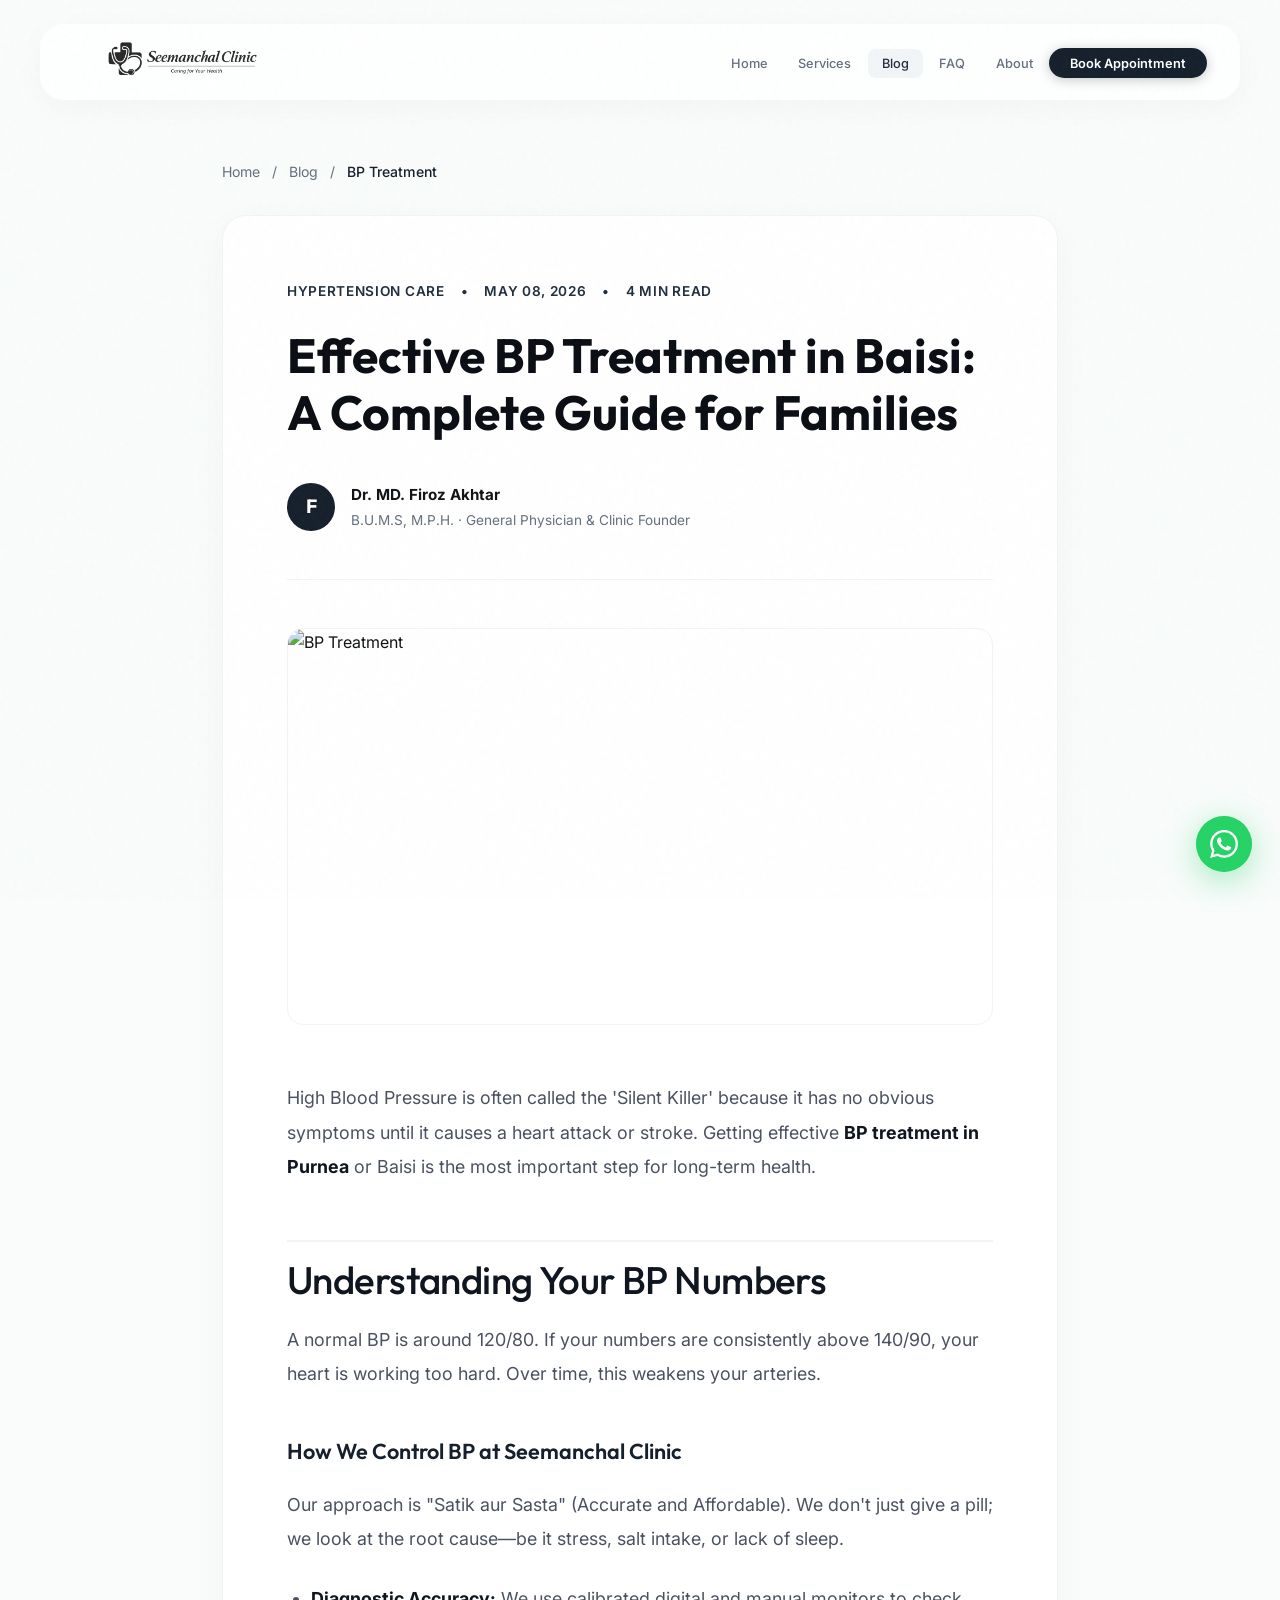
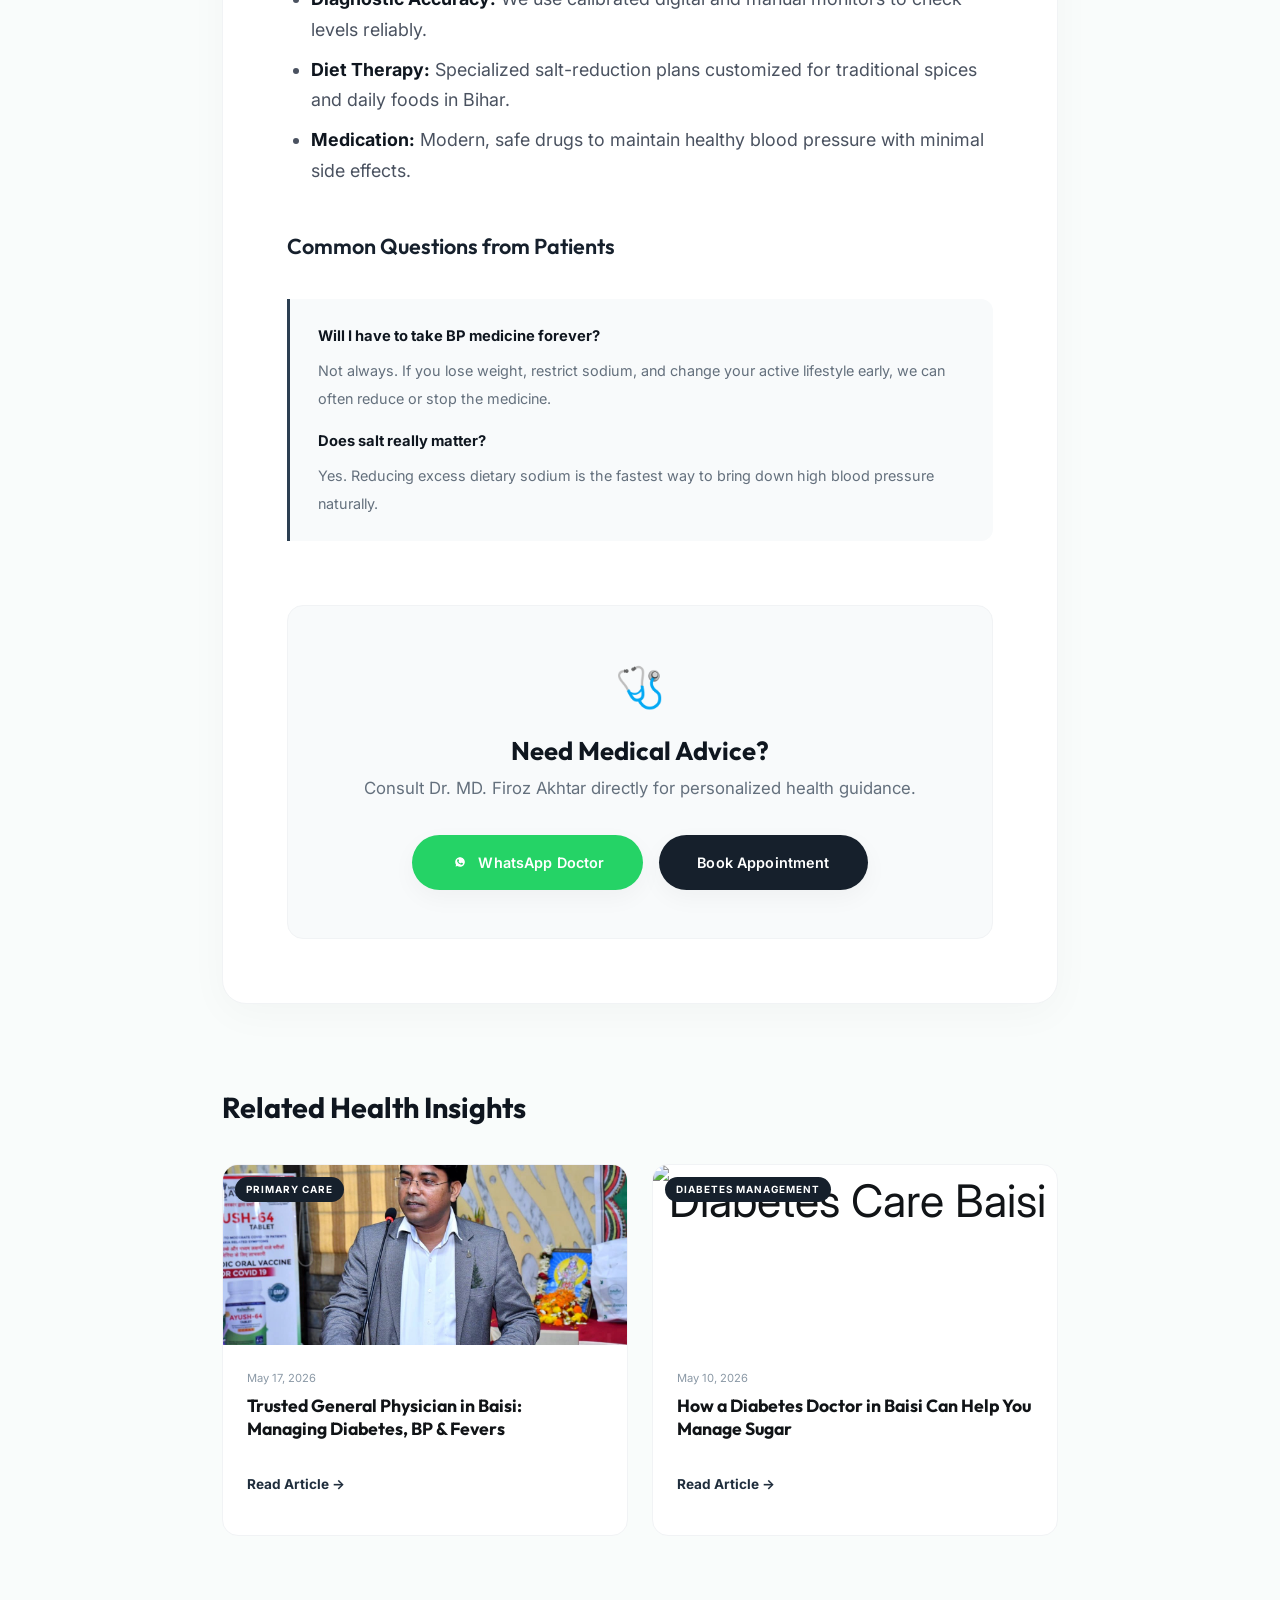
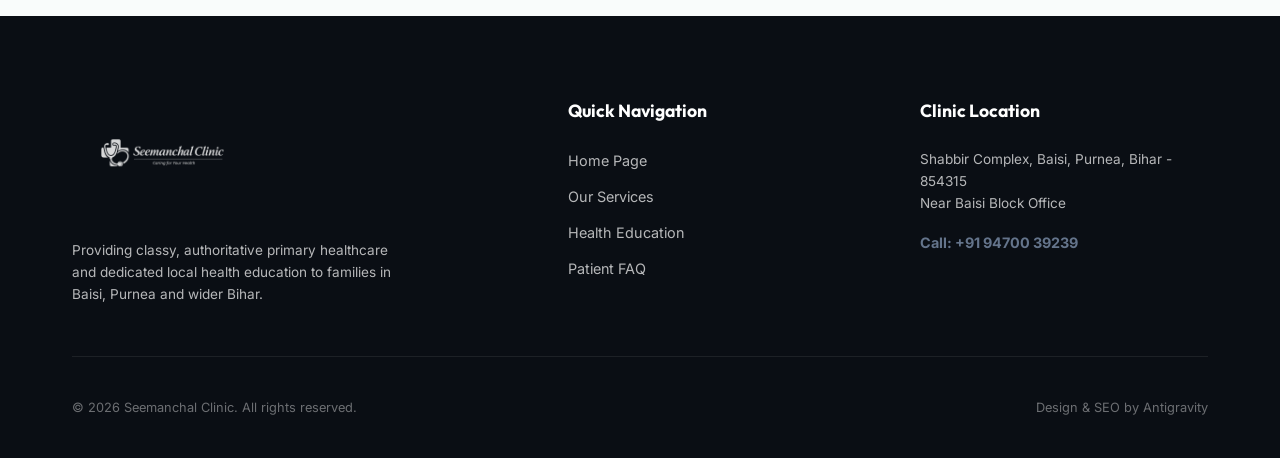
==== blog/bp-purnea.html @ a68b846b "feat(seo): implement dedicated static blog pages with clean extensionless urls, local seo microdata," ====
<!DOCTYPE html>
<html lang="en">
<head>
<meta charset="UTF-8">
<meta name="viewport" content="width=device-width, initial-scale=1.0">
<title>Effective BP Treatment in Baisi: A Complete Guide for Families | Dr. Md Firoz Akhtar</title>
<meta name="description" content="High blood pressure is a silent killer. Learn about accurate BP treatment in Purnia, salt-reduction protocols, and healthy heart lifestyle counseling.">
<meta name="author" content="Dr. MD. Firoz Akhtar">
<meta name="geo.region" content="IN-BR">
<meta name="geo.placename" content="Baisi, Purnea, Bihar">
<meta name="geo.position" content="25.8704985;87.7503892">
<meta name="ICBM" content="25.8704985, 87.7503892">

<!-- SOCIAL GRAPH (OG) -->
<meta property="og:locale" content="en_IN">
<meta property="og:type" content="article">
<meta property="og:title" content="Effective BP Treatment in Baisi: A Complete Guide for Families | Dr. Md Firoz Akhtar">
<meta property="og:description" content="High blood pressure is a silent killer. Learn about accurate BP treatment in Purnia, salt-reduction protocols, and healthy heart lifestyle counseling.">
<meta property="og:url" content="https://seemanchalclinic.in/blog/bp-purnea">
<meta property="og:site_name" content="Seemanchal Clinic">
<meta property="og:image" content="https://images.unsplash.com/photo-1505576399279-565b52d4ac71?auto=format&fit=crop&w=800&q=80">

<!-- FAVICON -->
<link rel="icon" type="image/svg+xml" href="../assets/images/stethoscope.svg">
<link rel="apple-touch-icon" href="../assets/images/stethoscope.svg">
<link rel="shortcut icon" href="../assets/images/stethoscope.svg">

<link href="https://fonts.googleapis.com/css2?family=Inter:wght@400;500;600;700&family=Outfit:wght@300;400;500;600;700&display=swap" rel="stylesheet">
<link rel="stylesheet" href="../assets/css/style.css">

<!-- Structured SEO Schema -->
<script type="application/ld+json">
{
  "@context": "https://schema.org",
  "@type": "BlogPosting",
  "mainEntityOfPage": {
    "@type": "WebPage",
    "@id": "https://seemanchalclinic.in/blog/bp-purnea"
  },
  "headline": "Effective BP Treatment in Baisi: A Complete Guide for Families | Dr. Md Firoz Akhtar",
  "description": "High blood pressure is a silent killer. Learn about accurate BP treatment in Purnia, salt-reduction protocols, and healthy heart lifestyle counseling.",
  "image": "https://images.unsplash.com/photo-1505576399279-565b52d4ac71?auto=format&fit=crop&w=800&q=80",  
  "author": {
    "@type": "Person",
    "name": "Dr. MD. Firoz Akhtar",
    "jobTitle": "General Physician",
    "worksFor": {
      "@type": "MedicalClinic",
      "name": "Seemanchal Clinic",
      "address": {
        "@type": "PostalAddress",
        "streetAddress": "Shabbir Complex, Baisi",
        "addressLocality": "Purnea",
        "addressRegion": "Bihar",
        "postalCode": "854315",
        "addressCountry": "IN"
      }
    }
  },  
  "publisher": {
    "@type": "MedicalClinic",
    "name": "Seemanchal Clinic",
    "logo": {
      "@type": "ImageObject",
      "url": "https://seemanchalclinic.in/assets/images/logo.png"
    }
  },
  "datePublished": "2026-05-08",
  "dateModified": "2026-05-17"
}
</script>
</head>
<body>

<!-- WA FAB -->
<a href="https://wa.me/919006781087?text=Hello%20Dr.%20Firoz%2C%20I%20would%20like%20to%20book%20an%20appointment." target="_blank" class="wa-fab" aria-label="Book appointment on WhatsApp">
  <div class="wa-fab-icon">
    <svg viewBox="0 0 24 24"><path d="M17.472 14.382c-.297-.149-1.758-.867-2.03-.967-.273-.099-.471-.148-.67.15-.197.297-.767.966-.94 1.164-.173.199-.347.223-.644.075-.297-.15-1.255-.463-2.39-1.475-.883-.788-1.48-1.761-1.653-2.059-.173-.297-.018-.458.13-.606.134-.133.298-.347.446-.52.149-.174.198-.298.298-.497.099-.198.05-.371-.025-.52-.075-.149-.669-1.612-.916-2.207-.242-.579-.487-.5-.669-.51-.173-.008-.371-.01-.57-.01-.198 0-.52.074-.792.372-.272.297-1.04 1.016-1.04 2.479 0 1.462 1.065 2.875 1.213 3.074.149.198 2.096 3.2 5.077 4.487.709.306 1.262.489 1.694.625.712.227 1.36.195 1.871.118.571-.085 1.758-.719 2.006-1.413.248-.694.248-1.289.173-1.413-.074-.124-.272-.198-.57-.347m-5.421 7.403h-.004a9.87 9.87 0 01-5.031-1.378l-.361-.214-3.741.982.998-3.648-.235-.374a9.86 9.86 0 01-1.51-5.26c.001-5.45 4.436-9.884 9.888-9.884 2.64 0 5.122 1.03 6.988 2.898a9.825 9.825 0 012.893 6.994c-.003 5.45-4.437 9.884-9.885 9.884m8.413-18.297A11.815 11.815 0 0012.05 0C5.495 0 .16 5.335.157 11.892c0 2.096.547 4.142 1.588 5.945L.057 24l6.305-1.654a11.882 11.882 0 005.683 1.448h.005c6.554 0 11.89-5.335 11.893-11.893a11.821 11.821 0 00-3.48-8.413z"/></svg>
  </div>
  <span class="wa-fab-text">Chat with Dr. Firoz</span>
</a>

<!-- STICKY MOBILE CALL -->
<div class="mob-call-sticky">
  <a href="tel:+919470039239" class="btn btn-green btn-sm"><svg width="15" height="15" viewBox="0 0 24 24" fill="none" stroke="currentColor" stroke-width="2.5" stroke-linecap="round" stroke-linejoin="round"><path d="M22 16.92v3a2 2 0 0 1-2.18 2 19.79 19.79 0 0 1-8.63-3.07 19.5 19.5 0 0 1-6-6 19.79 19.79 0 0 1-3.07-8.67A2 2 0 0 1 4.11 2h3a2 2 0 0 1 2 1.72 12.84 12.84 0 0 0 .7 2.81 2 2 0 0 1-.45 2.11L8.09 9.91a16 16 0 0 0 6 6l1.27-1.27a2 2 0 0 1 2.11-.45 12.84 12.84 0 0 0 2.81.7A2 2 0 0 1 22 16.92z"/></svg>Call Now</a>
  <a href="https://wa.me/919006781087?text=Hello%20Dr.%20Firoz%2C%20I%20would%20like%20to%20book%20an%20appointment." target="_blank" class="btn btn-wa btn-sm"><svg width="15" height="15" viewBox="0 0 24 24" fill="currentColor"><path d="M17.472 14.382c-.297-.149-1.758-.867-2.03-.967-.273-.099-.471-.148-.67.15-.197.297-.767.966-.94 1.164-.173.199-.347.223-.644.075-.297-.15-1.255-.463-2.39-1.475-.883-.788-1.48-1.761-1.653-2.059-.173-.297-.018-.458.13-.606.134-.133.298-.347.446-.52.149-.174.198-.298.298-.497.099-.198.05-.371-.025-.52-.075-.149-.669-1.612-.916-2.207-.242-.579-.487-.5-.669-.51-.173-.008-.371-.01-.57-.01-.198 0-.52.074-.792.372-.272.297-1.04 1.016-1.04 2.479 0 1.462 1.065 2.875 1.213 3.074.149.198 2.096 3.2 5.077 4.487.709.306 1.262.489 1.694.625.712.227 1.36.195 1.871.118.571-.085 1.758-.719 2.006-1.413.248-.694.248-1.289.173-1.413-.074-.124-.272-.198-.57-.347m-5.421 7.403h-.004a9.87 9.87 0 01-5.031-1.378l-.361-.214-3.741.982.998-3.648-.235-.374a9.86 9.86 0 01-1.51-5.26c.001-5.45 4.436-9.884 9.888-9.884 2.64 0 5.122 1.03 6.988 2.898a9.825 9.825 0 012.893 6.994c-.003 5.45-4.437 9.884-9.885 9.884m8.413-18.297A11.815 11.815 0 0012.05 0C5.495 0 .16 5.335.157 11.892c0 2.096.547 4.142 1.588 5.945L.057 24l6.305-1.654a11.882 11.882 0 005.683 1.448h.005c6.554 0 11.89-5.335 11.893-11.893a11.821 11.821 0 00-3.48-8.413z"/></svg>WhatsApp</a>
</div>

<!-- NAV -->
<nav class="nav scrolled" id="nav">
<div class="nav-inner">
  <a href="../" class="nav-logo">
    <div class="nav-logo-img">
      <img src="../assets/images/logo.png" alt="Seemanchal Clinic Logo" style="height: 145px; width: auto;" loading="lazy">
    </div>
  </a>
  <ul class="nav-links">
    <li><a href="../#page-home">Home</a></li>
    <li><a href="../#page-services">Services</a></li>
    <li><a href="../#page-blogs" class="active">Blog</a></li>
    <li><a href="../#page-faq">FAQ</a></li>
    <li><a href="../#page-contact">About</a></li>
    <li><a href="../#page-appointment" class="nav-cta">Book Appointment</a></li>
  </ul>
  <div class="ham" onclick="toggleMob()"><span></span><span></span><span></span></div>
</div>
</nav>

<!-- PREMIUM MOBILE SIDEBAR -->
<div class="mob-overlay" id="mobOverlay" onclick="toggleMob()"></div>
<div class="mob-nav" id="mobNav">
  <div class="mob-nav-header">
    <a href="../" class="mob-nav-logo" onclick="toggleMob()">
      <img src="../assets/images/logo.png" alt="Seemanchal Clinic" style="height:110px;width:auto;margin:-20px 0;filter:brightness(0) opacity(0.85);" loading="lazy">
    </a>
    <button class="mob-close" onclick="toggleMob()" aria-label="Close menu">
      <svg width="20" height="20" viewBox="0 0 24 24" fill="none" stroke="currentColor" stroke-width="2.5" stroke-linecap="round" stroke-linejoin="round"><line x1="18" y1="6" x2="6" y2="18"/><line x1="6" y1="6" x2="18" y2="18"/></svg>
    </button>
  </div>
  <nav class="mob-nav-links">
    <a href="../#page-home" onclick="toggleMob()" class="mob-link">
      <span class="m-num">01</span><span class="m-txt">Home</span>
    </a>
    <a href="../#page-services" onclick="toggleMob()" class="mob-link">
      <span class="m-num">02</span><span class="m-txt">Services</span>
    </a>
    <a href="../#page-blogs" onclick="toggleMob()" class="mob-link active">
      <span class="m-num">03</span><span class="m-txt">Health Blog</span>
    </a>
    <a href="../#page-faq" onclick="toggleMob()" class="mob-link">
      <span class="m-num">04</span><span class="m-txt">Patient FAQ</span>
    </a>
    <a href="../#page-contact" onclick="toggleMob()" class="mob-link">
      <span class="m-num">05</span><span class="m-txt">About Clinic</span>
    </a>
    <a href="../#page-appointment" onclick="toggleMob()" class="mob-link mob-cta" style="margin-top:1.5rem;">
      Book Appointment
    </a>
  </nav>
</div>

<!-- MAIN CONTAINER -->
<div style="background:#f9fcfb; min-height:100vh; padding: 160px 0 80px;">
  <div class="wrap" style="max-width: 900px;">
    
    <!-- Breadcrumbs -->
    <nav aria-label="breadcrumb" style="margin-bottom: 2rem; font-size: 0.88rem; color: var(--muted);">
      <a href="../" style="color: var(--muted); text-decoration: none; transition: color 0.2s;">Home</a>
      <span style="margin: 0 0.5rem;">/</span>
      <a href="../#page-blogs" style="color: var(--muted); text-decoration: none; transition: color 0.2s;">Blog</a>
      <span style="margin: 0 0.5rem;">/</span>
      <span style="color: var(--green-800); font-weight: 500;">BP Treatment</span>
    </nav>

    <!-- Clean Header Card -->
    <div style="background:#fff; border:1px solid var(--border-lt); border-radius:var(--r24); padding: clamp(1.5rem, 5vw, 4rem); box-shadow: 0 10px 40px rgba(7,22,13,0.03);">
      
      <div style="display:flex; flex-wrap:wrap; gap:0.5rem 1rem; color:var(--green-700); font-weight:600; font-size:0.85rem; text-transform:uppercase; letter-spacing:0.05em; margin-bottom:1.5rem;">
        <span>Hypertension Care</span>
        <span>•</span>
        <span>May 08, 2026</span>
        <span>•</span>
        <span>4 min read</span>
      </div>

      <h1 style="font-family:var(--ff-d); font-size:clamp(1.8rem, 4vw, 3rem); color:var(--green-950); line-height:1.2; margin-bottom:2.5rem;">Effective BP Treatment in Baisi: A Complete Guide for Families</h1>
      
      <div style="display:flex; align-items:center; gap:1rem; padding-bottom:3rem; border-bottom:1px solid var(--border-lt); margin-bottom:3rem;">
        <div style="width:48px; height:48px; border-radius:50%; background:var(--green-800); color:#fff; display:flex; align-items:center; justify-content:center; font-family:var(--ff-d); font-size:1.2rem; font-weight:700;">F</div>
        <div>
          <div style="font-weight:700; color:var(--ink); font-size:0.95rem;">Dr. MD. Firoz Akhtar</div>
          <div style="color:var(--muted); font-size:0.85rem; margin-top:2px;">B.U.M.S, M.P.H. · General Physician & Clinic Founder</div>
        </div>
      </div>

      <div style="width: 100%; aspect-ratio: 16/9; border-radius: var(--r16); overflow: hidden; margin-bottom: 3.5rem; border: 1px solid var(--border-lt);">
        <img src="https://images.unsplash.com/photo-1505576399279-565b52d4ac71?auto=format&fit=crop&w=1600&q=80" alt="BP Treatment" style="width:100%; height:100%; object-fit:cover;">
      </div>

      <!-- Content -->
      <div class="art-content">
        <p>High Blood Pressure is often called the 'Silent Killer' because it has no obvious symptoms until it causes a heart attack or stroke. Getting effective <strong>BP treatment in Purnea</strong> or Baisi is the most important step for long-term health.</p>
        
        <h2>Understanding Your BP Numbers</h2>
        <p>A normal BP is around 120/80. If your numbers are consistently above 140/90, your heart is working too hard. Over time, this weakens your arteries.</p>
        
        <h3>How We Control BP at Seemanchal Clinic</h3>
        <p>Our approach is "Satik aur Sasta" (Accurate and Affordable). We don't just give a pill; we look at the root cause—be it stress, salt intake, or lack of sleep.</p>
        <ul>
          <li><strong>Diagnostic Accuracy:</strong> We use calibrated digital and manual monitors to check levels reliably.</li>
          <li><strong>Diet Therapy:</strong> Specialized salt-reduction plans customized for traditional spices and daily foods in Bihar.</li>
          <li><strong>Medication:</strong> Modern, safe drugs to maintain healthy blood pressure with minimal side effects.</li>
        </ul>
        
        <h3>Common Questions from Patients</h3>
        <div class="art-faq">
          <strong>Will I have to take BP medicine forever?</strong>
          <p>Not always. If you lose weight, restrict sodium, and change your active lifestyle early, we can often reduce or stop the medicine.</p>
          <strong>Does salt really matter?</strong>
          <p>Yes. Reducing excess dietary sodium is the fastest way to bring down high blood pressure naturally.</p>
        </div>
      </div>

      <!-- CTA Footer -->
      <div style="margin-top:4rem; padding:clamp(1.5rem, 5vw, 3rem); background:var(--green-50); border:1px solid var(--border-lt); border-radius:var(--r16); text-align:center;">
        <div style="font-size:2.5rem; margin-bottom:1rem;">🩺</div>
        <h4 style="font-family:var(--ff-d); font-size:1.6rem; color:var(--green-900); margin-bottom:0.5rem; line-height:1.2;">Need Medical Advice?</h4>
        <p style="color:var(--muted); margin-bottom:2rem; font-size:1.05rem;">Consult Dr. MD. Firoz Akhtar directly for personalized health guidance.</p>
        <div style="display:flex; gap:1rem; justify-content:center; flex-wrap:wrap;">
          <a href="https://wa.me/919006781087?text=Hello%20Dr.%20Firoz%2C%20I%20would%20like%20to%20consult%20regarding%20blood%20pressure." target="_blank" class="btn btn-wa" style="display:inline-flex; align-items:center; justify-content:center; gap:8px;">
            <svg width="20" height="20" viewBox="0 0 24 24" fill="currentColor"><path d="M12.031 6.172c-3.181 0-5.767 2.586-5.768 5.766-.001 1.298.38 2.27 1.019 3.287l-.582 2.128 2.182-.573c.978.58 1.911.928 3.145.929 3.178 0 5.767-2.587 5.768-5.766.001-3.187-2.575-5.77-5.764-5.771zm3.392 8.244c-.144.405-.837.774-1.17.824-.299.045-.677.063-1.092-.069-.252-.08-.575-.187-.988-.365-1.739-.751-2.874-2.502-2.961-2.617-.087-.116-.708-.94-.708-1.793s.448-1.273.607-1.446c.159-.173.346-.217.462-.217l.332.006c.106.005.249-.04.39.298.144.347.491 1.2.534 1.287.043.087.072.188.014.304-.058.116-.087.188-.173.289l-.26.304c-.087.086-.177.18-.076.354.101.174.449.741.964 1.201.662.591 1.221.774 1.394.86s.274.072.376-.043c.101-.116.433-.506.549-.68.116-.173.231-.145.39-.087s1.011.477 1.184.564.289.13.332.202c.045.072.045.419-.099.824z"/></svg>
            WhatsApp Doctor
          </a>
          <a href="../#page-appointment" class="btn btn-green" style="display:inline-flex; align-items:center; justify-content:center;">Book Appointment</a>
        </div>
      </div>

    </div>

    <!-- Related Articles Section -->
    <div style="margin-top: 5rem;">
      <h3 style="font-family: var(--ff-d); font-size: 1.8rem; color: var(--green-900); margin-bottom: 2rem;">Related Health Insights</h3>
      <div style="display: grid; grid-template-columns: repeat(auto-fit, minmax(280px, 1fr)); gap: 1.5rem;">
        
        <article class="blog-card" style="border: 1px solid var(--border-lt); border-radius: 16px; overflow: hidden; background: #fff;">
          <div class="blog-img" onclick="window.location.href='general-physician-baisi-purnia'" style="cursor:pointer; height: 180px; overflow: hidden; position: relative;">
            <img src="../assets/images/firoz.jpeg" alt="General Physician Baisi" style="width:100%; height:100%; object-fit:cover;">
            <div class="blog-chip">Primary Care</div>
          </div>
          <div class="blog-body" style="padding: 1.5rem;">
            <div class="blog-meta"><span>May 17, 2026</span></div>
            <h4 style="font-family:var(--ff-d); font-size:1.1rem; line-height: 1.3; margin: 0.5rem 0 1rem; color:var(--ink); cursor:pointer;" onclick="window.location.href='general-physician-baisi-purnia'">Trusted General Physician in Baisi: Managing Diabetes, BP & Fevers</h4>
            <a href="general-physician-baisi-purnia" class="blog-read-btn">Read Article →</a>
          </div>
        </article>

        <article class="blog-card" style="border: 1px solid var(--border-lt); border-radius: 16px; overflow: hidden; background: #fff;">
          <div class="blog-img" onclick="window.location.href='diabetes-baisi'" style="cursor:pointer; height: 180px; overflow: hidden; position: relative;">
            <img src="https://images.unsplash.com/photo-1579684385127-1ef15d508118?auto=format&fit=crop&w=800&q=80" alt="Diabetes Care Baisi" style="width:100%; height:100%; object-fit:cover;">
            <div class="blog-chip">Diabetes Management</div>
          </div>
          <div class="blog-body" style="padding: 1.5rem;">
            <div class="blog-meta"><span>May 10, 2026</span></div>
            <h4 style="font-family:var(--ff-d); font-size:1.1rem; line-height: 1.3; margin: 0.5rem 0 1rem; color:var(--ink); cursor:pointer;" onclick="window.location.href='diabetes-baisi'">How a Diabetes Doctor in Baisi Can Help You Manage Sugar</h4>
            <a href="diabetes-baisi" class="blog-read-btn">Read Article →</a>
          </div>
        </article>

      </div>
    </div>

  </div>
</div>

<!-- FOOTER -->
<footer style="background:var(--green-950); color:rgba(255,255,255,0.7); padding:80px 0 40px; font-size:0.9rem;">
  <div class="wrap">
    <div style="display:grid; grid-template-columns:1.5fr 1fr 1fr; gap:4rem; border-bottom:1px solid rgba(255,255,255,0.08); padding-bottom:50px; margin-bottom:40px;">
      <div>
        <img src="../assets/images/logo.png" alt="Seemanchal Clinic Logo" style="height:120px; width:auto; filter:brightness(0) invert(1) opacity(0.85); margin-bottom:1.5rem;" loading="lazy">
        <p style="max-width:320px; line-height:1.6; font-size:0.85rem;">Providing classy, authoritative primary healthcare and dedicated local health education to families in Baisi, Purnea and wider Bihar.</p>
      </div>
      <div>
        <h4 style="color:#fff; font-family:var(--ff-d); font-size:1.1rem; margin-bottom:1.5rem;">Quick Navigation</h4>
        <ul style="list-style:none; display:flex; flex-direction:column; gap:0.75rem;">
          <li><a href="../#page-home" style="color:inherit; text-decoration:none;">Home Page</a></li>
          <li><a href="../#page-services" style="color:inherit; text-decoration:none;">Our Services</a></li>
          <li><a href="../#page-blogs" style="color:inherit; text-decoration:none;">Health Education</a></li>
          <li><a href="../#page-faq" style="color:inherit; text-decoration:none;">Patient FAQ</a></li>
        </ul>
      </div>
      <div>
        <h4 style="color:#fff; font-family:var(--ff-d); font-size:1.1rem; margin-bottom:1.5rem;">Clinic Location</h4>
        <p style="line-height:1.6; font-size:0.85rem;">Shabbir Complex, Baisi, Purnea, Bihar - 854315<br>Near Baisi Block Office</p>
        <div style="margin-top:1rem; font-weight:700; color:var(--gold-400);">Call: +91 94700 39239</div>
      </div>
    </div>
    <div style="display:flex; justify-content:space-between; align-items:center; flex-wrap:wrap; gap:1rem; font-size:0.8rem; color:rgba(255,255,255,0.4);">
      <div>&copy; 2026 Seemanchal Clinic. All rights reserved.</div>
      <div>Design & SEO by Antigravity</div>
    </div>
  </div>
</footer>

<script>
function toggleMob(){
  const nav = document.getElementById('mobNav');
  const overlay = document.getElementById('mobOverlay');
  const ham = document.querySelector('.ham');
  const isOpen = nav.classList.contains('open');
  if(isOpen){
    nav.classList.remove('open');
    overlay.classList.remove('open');
    if(ham) ham.classList.remove('active');
    document.body.style.overflow = '';
  } else {
    nav.classList.add('open');
    overlay.classList.add('open');
    if(ham) ham.classList.add('active');
    document.body.style.overflow = 'hidden';
  }
}
window.addEventListener('scroll', () => {
  const nav = document.getElementById('nav');
  if(nav) nav.classList.toggle('scrolled', window.scrollY > 10);
}, { passive: true });
</script>
</body>
</html>
---- assets/css/style.css ----
/* ΓòÉΓòÉΓòÉΓòÉΓòÉΓòÉΓòÉΓòÉΓòÉΓòÉΓòÉΓòÉΓòÉΓòÉΓòÉΓòÉΓòÉΓòÉΓòÉΓòÉΓòÉΓòÉΓòÉΓòÉΓòÉΓòÉΓòÉΓòÉΓòÉΓòÉΓòÉΓòÉΓòÉΓòÉΓòÉ
   DESIGN TOKENS
ΓòÉΓòÉΓòÉΓòÉΓòÉΓòÉΓòÉΓòÉΓòÉΓòÉΓòÉΓòÉΓòÉΓòÉΓòÉΓòÉΓòÉΓòÉΓòÉΓòÉΓòÉΓòÉΓòÉΓòÉΓòÉΓòÉΓòÉΓòÉΓòÉΓòÉΓòÉΓòÉΓòÉΓòÉΓòÉ */
:root{
  --green-950:#0a0e14;
  --green-900:#0f161f;
  --green-800:#16202c;
  --green-700:#202e3d;
  --green-600:#2c3f52;
  --green-500:#3b526b;
  --green-400:#53708f;
  --green-100:#f2f5f8;
  --green-50:#f8fafb;
  --gold-700:#1e293b;
  --gold-600:#334155;
  --gold-500:#475569;
  --gold-400:#64748b;
  --gold-300:#94a3b8;
  --gold-100:#f1f5f9;
  --gold-50:#f8fafc;
  --beige:#f4f5f6;
  --parchment:#f8f9fa;
  --cream:#ffffff;
  --ivory:#fcfcfc;
  --white:#ffffff;
  --ink:#111417;
  --ink-mid:#333a40;
  --muted:#64707d;
  --muted-lt:#8b99a6;
  --border:#e2e6ea;
  --border-lt:#f1f3f5;
  --glass:rgba(255,255,255,.98);
  --glass-border:rgba(238,241,244,1);
  --ff-d:'Outfit',system-ui,sans-serif;
  --ff-b:'Inter',system-ui,sans-serif;
  --r4:4px;--r8:8px;--r12:12px;--r16:16px;--r20:20px;--r24:24px;--r32:32px;--r48:48px;
  --sh-xs:0 2px 8px rgba(17,20,23,.03);
  --sh-sm:0 8px 24px rgba(17,20,23,.04);
  --sh-md:0 16px 40px rgba(17,20,23,.06);
  --sh-lg:0 24px 64px rgba(17,20,23,.08);
  --sh-xl:0 40px 96px rgba(17,20,23,.1);
  --sh-gold:0 8px 32px rgba(91,105,98,.15);
  --ease: 0.8s cubic-bezier(0.16, 1, 0.3, 1);
  --spring: 1s cubic-bezier(0.16, 1, 0.3, 1);
  --side-pad: 2rem;
  --side-pad-mob: 1.5rem;
}
*,*::before,*::after{box-sizing:border-box;margin:0;padding:0;}
html{scroll-behavior:smooth;font-size:16px;-webkit-font-smoothing:antialiased;overflow-x:clip;}
body{font-family:var(--ff-b);background:var(--cream);color:var(--ink);line-height:1.65;overflow-x:clip;width:100%;position:relative;}

/* Premium Global Scrollbar */
@media(min-width: 901px) {
  ::-webkit-scrollbar { width: 8px; }
  ::-webkit-scrollbar-track { background: var(--cream); }
  ::-webkit-scrollbar-thumb { background: var(--green-200); border-radius: 10px; border: 2px solid var(--cream); }
  ::-webkit-scrollbar-thumb:hover { background: var(--green-400); }
}

/* Premium Text Selection */
::selection { background: var(--green-800); color: var(--white); }
::-moz-selection { background: var(--green-800); color: var(--white); }
body::after {
  content: '';
  position: fixed;
  inset: 0;
  z-index: 9999;
  pointer-events: none;
  background-image: url('data:image/svg+xml;utf8,%3Csvg viewBox="0 0 200 200" xmlns="http://www.w3.org/2000/svg"%3E%3Cfilter id="noise"%3E%3CfeTurbulence type="fractalNoise" baseFrequency="0.85" numOctaves="3" stitchTiles="stitch"/%3E%3C/filter%3E%3Crect width="100%25" height="100%25" filter="url(%23noise)"/%3E%3C/svg%3E');
  opacity: 0.025;
}
img{display:block;max-width:100%;height:auto;}
a{color:inherit;text-decoration:none;}
button{cursor:pointer;font-family:var(--ff-b);border:none;background:none;}
::selection{background:var(--green-600);color:var(--white);}

/* ΓòÉΓòÉΓòÉ PAGE SYSTEM ΓòÉΓòÉΓòÉ */
.page{display:none;}
.page.active{display:block;animation:pgIn .45s var(--ease) both;}
@keyframes pgIn{from{opacity:0;transform:translateY(12px)}to{opacity:1;transform:none}}

/* ΓòÉΓòÉΓòÉ SCROLL REVEAL ΓòÉΓòÉΓòÉ */
.sr{opacity:0;transform:translateY(16px);transition:opacity 1.2s var(--ease),transform 1.2s var(--ease);}
.sr.on{opacity:1;transform:none;}
.sr-l{opacity:0;transform:translateX(-16px);transition:opacity 1.2s var(--ease),transform 1.2s var(--ease);}
.sr-l.on{opacity:1;transform:none;}
.sr-r{opacity:0;transform:translateX(16px);transition:opacity 1.2s var(--ease),transform 1.2s var(--ease);}
.sr-r.on{opacity:1;transform:none;}
.sr-s{opacity:0;transform:scale(.98);transition:opacity 1.2s var(--ease),transform 1.2s var(--ease);}
.sr-s.on{opacity:1;transform:none;}
.d1{transition-delay:.1s!important;}.d2{transition-delay:.2s!important;}.d3{transition-delay:.3s!important;}.d4{transition-delay:.4s!important;}.d5{transition-delay:.5s!important;}.d6{transition-delay:.6s!important;}

/* ΓòÉΓòÉΓòÉ NAV ΓòÉΓòÉΓòÉ */
.nav{
  position:fixed;top:1.5rem;left:50%;transform:translateX(-50%);z-index:1000;
  width:calc(100% - 3rem);max-width:1200px;
  height:76px;background:rgba(255,255,255,0.85);
  backdrop-filter:blur(16px);
  -webkit-backdrop-filter:blur(16px);
  border:1px solid rgba(255,255,255,0.6);
  border-radius:24px;
  box-shadow:0 8px 32px rgba(10,25,41,0.03);
  transition:all 0.5s var(--ease);
}
.nav.scrolled{
  top:0.5rem;
  background:rgba(255,255,255,0.92);
  box-shadow:0 16px 48px rgba(10,25,41,0.06);
  border-color:rgba(221,227,232,0.8);
}
.nav-inner{
  max-width:1200px;margin:0 auto;padding:0 var(--side-pad);height:100%;
  display:flex;align-items:center;justify-content:space-between;gap:2rem;
}
.nav-logo{display:flex;align-items:center;gap:12px;cursor:pointer;flex-shrink:0;}
.nav-logo-icon{
  width:44px;height:44px;border-radius:50%;
  background:linear-gradient(145deg,var(--green-800),var(--green-600));
  display:flex;align-items:center;justify-content:center;
  position:relative;overflow:hidden;
  box-shadow:0 2px 12px rgba(7,22,13,.25),inset 0 1px 0 rgba(255,255,255,.15);
  transition:transform var(--ease),box-shadow var(--ease);
}
.nav-logo-icon svg{width:22px;height:22px;fill:none;stroke:rgba(255,255,255,.92);stroke-width:1.6;stroke-linecap:round;stroke-linejoin:round;}
.nav-logo:hover .nav-logo-icon{transform:scale(1.07);box-shadow:0 4px 20px rgba(7,22,13,.35);}
.nav-logo-name{font-family:var(--ff-d);font-size:1.05rem;font-weight:600;color:var(--green-900);line-height:1;letter-spacing:-.01em;}
.nav-logo-img img {
  filter: brightness(0) opacity(0.85); /* Converts to a premium dark monochrome stamp */
  transition: all 0.4s var(--ease);
}
.nav-logo:hover .nav-logo-img img {
  filter: brightness(0) opacity(1);
}
.nav-logo-sub{font-size:.57rem;color:var(--muted);letter-spacing:.12em;text-transform:uppercase;margin-top:3px;font-weight:600;}
.nav-links{display:flex;align-items:center;gap:.15rem;list-style:none;}
.nav-links a{
  font-size:.8rem;font-weight:500;color:var(--muted);
  padding:.42rem .88rem;border-radius:var(--r8);
  cursor:pointer;transition:color var(--ease),background var(--ease);
}
.nav-links a:hover,.nav-links a.active{color:var(--green-700);background:var(--green-100);}
.nav-cta{
  background:var(--green-800)!important;color:var(--white)!important;
  padding:.48rem 1.3rem!important;border-radius:50px!important;
  font-weight:600!important;font-size:.8rem!important;
  box-shadow:0 2px 12px rgba(15,46,26,.25)!important;
  transition:background var(--ease),transform var(--ease),box-shadow var(--ease)!important;
}
.nav-cta:hover{background:var(--green-600)!important;transform:translateY(-1px);box-shadow:0 6px 20px rgba(15,46,26,.35)!important;}
.ham{display:none;flex-direction:column;gap:5px;padding:5px;cursor:pointer;z-index:1002;}
.ham span{width:22px;height:2px;background:var(--ink);border-radius:2px;transition:all .3s;}
.ham.active span:nth-child(1){transform:rotate(45deg) translate(5px,5px);}
.ham.active span:nth-child(2){opacity:0;}
.ham.active span:nth-child(3){transform:rotate(-45deg) translate(5px,-5px);}

/* ΓöÇΓöÇ MOBILE OVERLAY ΓöÇΓöÇ */
.mob-overlay{
  display:none;position:fixed;inset:0;z-index:1001;
  background:rgba(0,0,0,0);
  transition:background 0.4s ease, backdrop-filter 0.4s ease;
}
.mob-overlay.open{
  display:block;
  background:rgba(0,0,0,0.35);
  backdrop-filter:blur(6px);
  -webkit-backdrop-filter:blur(6px);
}

/* ΓöÇΓöÇ PREMIUM MOBILE SIDEBAR ΓöÇΓöÇ */
.mob-nav{
  position:fixed;top:0;right:-320px;bottom:0;z-index:1002;
  width:300px;
  visibility:hidden;pointer-events:none;
  background:var(--white);
  display:flex;flex-direction:column;
  box-shadow:-10px 0 40px rgba(0,0,0,0.08);
  transition:all 0.45s cubic-bezier(0.16, 1, 0.3, 1);
  overflow-y:auto;
}
.mob-nav.open{right:0;visibility:visible;pointer-events:all;}

.mob-nav-header{
  display:flex;align-items:center;justify-content:space-between;
  padding:1rem 1.5rem;border-bottom:1px solid var(--border-lt);
  flex-shrink:0;height:70px;
}
.mob-nav-logo{cursor:pointer;display:flex;align-items:center;}
.mob-close{
  width:36px;height:36px;border-radius:50%;
  border:1px solid var(--border);background:var(--white);
  display:flex;align-items:center;justify-content:center;
  cursor:pointer;color:var(--muted);
  transition:all 0.3s var(--ease);
}
.mob-close:hover{background:var(--green-50);color:var(--ink);border-color:var(--muted-lt);}

.mob-nav-links{
  flex:1;padding:1rem 0;display:flex;flex-direction:column;
}
.mob-link{
  display:flex;align-items:center;gap:14px;
  padding:0.95rem 1.75rem;
  font-family:var(--ff-b);font-size:0.95rem;font-weight:500;
  color:var(--ink-mid);cursor:pointer;
  transition:all 0.3s var(--ease);
  border-left:3px solid transparent;
}
.mob-link svg{color:var(--muted-lt);flex-shrink:0;transition:color 0.3s;}
.mob-link:hover,
.mob-link.active{
  background:rgba(22,32,44,0.04);color:var(--green-800);
  border-left-color:var(--green-700);
}
.mob-link:hover svg,
.mob-link.active svg{color:var(--green-700);}

.mob-cta-btn{
  display:block;margin:0.5rem 1.5rem 0;padding:0.9rem;
  background:var(--green-800);color:var(--white);
  border-radius:var(--r12);text-align:center;
  font-family:var(--ff-b);font-size:0.92rem;font-weight:600;
  cursor:pointer;
  transition:all 0.3s var(--ease);
}
.mob-cta-btn:hover{background:var(--green-700);}

.mob-nav-footer{
  padding:1.25rem 1.75rem;border-top:1px solid var(--border-lt);
  flex-shrink:0;margin-top:auto;
}
.mob-footer-label{
  font-size:0.6rem;font-weight:700;letter-spacing:0.14em;
  text-transform:uppercase;color:var(--muted-lt);margin-bottom:0.75rem;
}
.mob-footer-item{
  display:flex;align-items:center;gap:10px;
  font-size:0.82rem;color:var(--muted);font-weight:500;
  padding:0.4rem 0;cursor:pointer;
  transition:color 0.2s;
}
.mob-footer-item:hover{color:var(--green-800);}
.mob-footer-item svg{color:var(--muted-lt);flex-shrink:0;}

/* ∩┐╜ ∩┐╜ ∩┐╜  LAYOUT ∩┐╜ ∩┐╜ ∩┐╜  */
.pt{padding-top:140px;}
#page-home .pt{padding-top:76px;}
.wrap{max-width:1200px;margin:0 auto;padding:0 var(--side-pad);position:relative;}
.wrap-md{max-width:1000px;margin:0 auto;padding:0 var(--side-pad);position:relative;}
.wrap-sm{max-width:800px;margin:0 auto;padding:0 var(--side-pad);position:relative;}
.sec{padding:160px 0;}
.sec-sm{padding:120px 0;}

@media(max-width: 992px) {
  .wrap, .wrap-md, .wrap-sm { padding: 0 var(--side-pad-mob); }
  .nav-inner { padding: 0 var(--side-pad-mob); }
}

/* ΓòÉΓòÉΓòÉ TYPOGRAPHY ΓòÉΓòÉΓòÉ */
.label{
  display:inline-flex;align-items:center;gap:9px;
  font-size:.68rem;font-weight:700;letter-spacing:.16em;text-transform:uppercase;
  color:var(--green-600);margin-bottom:.85rem;
}
.label::before{content:'';width:22px;height:2px;background:var(--gold-500);border-radius:2px;flex-shrink:0;}
.h1{font-family:var(--ff-d);font-size:clamp(2.8rem,5.5vw,4.8rem);font-weight:400;line-height:1.06;letter-spacing:-.025em;}
.h2{font-family:var(--ff-d);font-size:clamp(2rem,4vw,3.4rem);font-weight:400;line-height:1.12;letter-spacing:-.015em;}
.h3{font-family:var(--ff-b);font-size:clamp(1.5rem,2.5vw,2.2rem);font-weight:400;line-height:1.18;letter-spacing:-.02em;}
.h4{font-family:var(--ff-b);font-size:1.3rem;font-weight:500;line-height:1.28;}
.lead{font-size:1.08rem;color:var(--muted);line-height:1.9;font-weight:400;}
.body{font-size:.95rem;color:var(--muted);line-height:1.82;font-weight:400;}
.rule{width:44px;height:1px;background:var(--border);border-radius:1px;margin:1.4rem 0;}

/* ΓòÉΓòÉΓòÉ BUTTONS ΓòÉΓòÉΓòÉ */
.btn{
  display:inline-flex;align-items:center;gap:10px;
  padding:1rem 2.4rem;border-radius:100px;
  font-family:var(--ff-b);font-size:.9rem;font-weight:600;
  letter-spacing:.01em;cursor:pointer;text-decoration:none;
  transition:all 0.4s cubic-bezier(0.16, 1, 0.3, 1);
  position:relative;overflow:hidden;white-space:nowrap;
}
.btn::after {
  content: ''; position: absolute; top: 0; left: -100%; width: 50%; height: 100%;
  background: linear-gradient(to right, transparent, rgba(255,255,255,0.25), transparent);
  transform: skewX(-20deg); transition: 0.6s cubic-bezier(0.16, 1, 0.3, 1);
}
.btn:hover::after {
  left: 120%;
}
.btn-green{background:var(--green-800);color:var(--white);box-shadow:var(--sh-sm);}
.btn-green:hover{transform:translateY(-3px) scale(1.02);box-shadow:var(--sh-md);background:var(--green-700);}
.btn-gold{background:var(--gold-500);color:var(--white);box-shadow:var(--sh-sm);}
.btn-gold:hover{transform:translateY(-3px) scale(1.02);box-shadow:var(--sh-md);background:var(--gold-600);}
.btn-outline{background:transparent;color:var(--ink);border:1px solid var(--border);}
.btn-outline:hover{background:var(--green-50);transform:translateY(-2px);border-color:var(--muted-lt);}
.btn-wa{background:#25D366;color:var(--white);box-shadow:var(--sh-sm);}
.btn-wa:hover{background:#1dbc59;transform:translateY(-3px) scale(1.02);box-shadow:var(--sh-md);}
.btn-ghost{background:rgba(255,255,255,.12);color:var(--white);border:1px solid rgba(255,255,255,.22);}
.btn-ghost:hover{background:rgba(255,255,255,.22);transform:translateY(-2px);}
.btn-white{background:var(--white);color:var(--ink);box-shadow:var(--sh-sm);}
.btn-white:hover{transform:translateY(-3px) scale(1.02);box-shadow:var(--sh-md);}
.btn-sm{padding:.6rem 1.4rem;font-size:.8rem;}
.btn-lg{padding:1rem 2.5rem;font-size:.95rem;}
.btn-call{background:var(--green-800);color:var(--white);}
.btn-call:hover{background:var(--green-700);transform:translateY(-2px);}

/* ΓòÉΓòÉΓòÉ IMAGE PLACEHOLDER ΓòÉΓòÉΓòÉ */
.iph{
  background:var(--green-50);
  border:2px dashed var(--border);border-radius:var(--r16);
  display:flex;flex-direction:column;align-items:center;
  justify-content:center;gap:10px;text-align:center;
  padding:3rem 2rem;color:var(--muted);font-size:.8rem;
}
.iph-ico{font-size:3rem;opacity:.28;}

/* ΓòÉΓòÉΓòÉ HERO ΓòÉΓòÉΓòÉ */
.hero {
  min-height: calc(100vh - 70px);
  background: var(--cream);
  position: relative;
  overflow: hidden;
  display: flex;
  align-items: center;
}
.hero-bg {
  position: absolute;
  inset: 0;
  background: var(--cream);
  pointer-events: none;
}
.hero-bg::before {
  content: '';
  position: absolute;
  inset: 0;
  background-image: radial-gradient(var(--green-100) 1px, transparent 1px);
  background-size: 40px 40px;
  opacity: 0.3;
}
.hero-bg::after {
  content: '';
  position: absolute;
  top: 0; right: 0; width: 60%; height: 100%;
  background: radial-gradient(circle at 70% 30%, rgba(22,32,44,0.04), transparent 70%);
}
.hero-main {
  width: 100%;
  display: flex;
  align-items: center;
  justify-content: space-between;
  gap: 5rem;
  position: relative;
  z-index: 2;
  padding-top: 4rem;
  padding-bottom: 4rem;
}
.hero-text {
  flex: 1;
  max-width: 620px;
}
.hero-spec {
  color: var(--gold-500);
  font-size: 0.72rem;
  letter-spacing: 0.22em;
  text-transform: uppercase;
  font-weight: 700;
  margin-bottom: 1.5rem;
  display: flex;
  align-items: center;
  gap: 14px;
}
.hero-spec::before {
  content: '';
  width: 35px;
  height: 1px;
  background: var(--gold-500);
}
.hero-name {
  font-family: var(--ff-d);
  font-size: clamp(2.5rem, 4.5vw, 3.8rem);
  font-weight: 500;
  color: var(--ink);
  line-height: 1.1;
  margin-bottom: 1.75rem;
  letter-spacing: -0.02em;
}
.hero-statement {
  font-size: 1.1rem;
  color: var(--muted);
  line-height: 1.8;
  margin-bottom: 3.5rem;
  font-weight: 400;
}
.hero-actions {
  display: flex;
  gap: 1.25rem;
  flex-wrap: wrap;
  margin-bottom: 4.5rem;
}
.btn-hero-primary {
  background: var(--green-800);
  color: var(--white);
  box-shadow: var(--sh-sm);
}
.btn-hero-primary:hover {
  transform: translateY(-2px);
  box-shadow: var(--sh-md);
  background: var(--green-700);
}
.btn-hero-secondary {
  background: var(--white);
  border: 1px solid var(--border);
  color: var(--ink);
  box-shadow: var(--sh-xs);
}
.btn-hero-secondary:hover {
  background: var(--green-50);
  border-color: var(--muted-lt);
  color: var(--green-800);
  transform: translateY(-2px);
  box-shadow: var(--sh-sm);
}

/* ΓöÇΓöÇ GLASSMORPHIC AURA SYSTEM ΓöÇΓöÇ */
.aura-ico {
  width: 64px;
  height: 64px;
  display: flex;
  align-items: center;
  justify-content: center;
  background: rgba(255,255,255,0.45);
  backdrop-filter: blur(14px);
  -webkit-backdrop-filter: blur(14px);
  border: 1px solid rgba(255,255,255,0.7);
  border-radius: 20px;
  color: var(--green-800);
  position: relative;
  transition: all 0.6s cubic-bezier(0.2, 0, 0.2, 1);
  box-shadow: 0 10px 30px rgba(0,0,0,0.02), inset 0 0 0 1px rgba(255,255,255,0.5);
  flex-shrink: 0;
}

.aura-ico::before {
  content: '';
  position: absolute;
  inset: -8px;
  background: radial-gradient(circle, var(--gold-200), transparent 70%);
  opacity: 0;
  transition: opacity 0.6s;
  z-index: -1;
  filter: blur(12px);
}

.ht-item:hover .aura-ico, .cred-chip:hover .aura-ico {
  transform: translateY(-8px) scale(1.05);
  background: var(--white);
  border-color: var(--gold-200);
  box-shadow: 0 20px 40px rgba(196,144,48,0.12);
  color: var(--gold-600);
}

.ht-item:hover .aura-ico::before { opacity: 0.4; }

.aura-ico svg {
  width: 24px;
  height: 24px;
  filter: drop-shadow(0 4px 8px rgba(0,0,0,0.05));
  transition: transform 0.6s cubic-bezier(0.34, 1.56, 0.64, 1);
}

/* ΓöÇΓöÇ SHORT & CLASSY TRUST ROW ΓöÇΓöÇ */
.hero-trust-grid {
  display: flex;
  align-items: center;
  gap: 3rem;
  margin-top: 4rem;
  padding-top: 2.5rem;
  border-top: 1px solid rgba(7,22,13,0.08);
}

.ht-item {
  display: flex;
  flex-direction: column;
  gap: 0.35rem;
  position: relative;
}

.ht-item:not(:last-child)::after {
  content: '';
  position: absolute;
  right: -1.5rem;
  top: 15%;
  height: 70%;
  width: 1px;
  background: rgba(7,22,13,0.1);
}

.ht-item strong {
  font-family: var(--ff-b); /* Clean sans-serif for numbers */
  font-size: 1.6rem;
  font-weight: 700;
  color: var(--green-900);
  line-height: 1;
}

.ht-item span {
  font-size: 0.62rem;
  letter-spacing: 0.12em;
  text-transform: uppercase;
  color: var(--muted);
  font-weight: 700;
  opacity: 0.8;
}

@media(max-width: 600px) {
  .hero-trust-grid { gap: 1.5rem; flex-wrap: wrap; justify-content: center; text-align: center; }
  .ht-item:not(:last-child)::after { display: none; }
  .ht-item { flex: 1 1 40%; }
}

/* Updated Credentials Strip for Aura */
.cred-strip {
  padding: 4rem 0;
  background: linear-gradient(to bottom, var(--cream), var(--white));
  border-bottom: 1px solid rgba(7,22,13,0.03);
}

.cred-strip-inner {
  display: flex;
  flex-wrap: wrap;
  justify-content: center;
  gap: 4rem;
}

.cred-chip {
  display: flex;
  align-items: center;
  gap: 1.5rem;
  font-size: 1rem;
  font-weight: 500;
  color: var(--green-800);
  transition: color 0.4s;
}

.cred-chip:hover { color: var(--gold-600); }

.cred-chip .aura-ico {
  width: 52px;
  height: 52px;
  border-radius: 16px;
}
.cred-chip .aura-ico svg { width: 20px; height: 20px; }
.cred-sep { display: none; }

.hero-visual {
  flex: 1;
  position: relative;
  display: flex;
  justify-content: flex-end;
  align-items: center;
}
.hero-img-wrap {
  width: 100%;
  max-width: 480px;
  position: relative;
  z-index: 2;
}
.hero-portrait {
  width: 100%;
  aspect-ratio: 4/5;
  border-radius: var(--r24);
  overflow: hidden;
  position: relative;
  box-shadow: 0 24px 64px rgba(10,25,41,0.08);
  border: 1px solid rgba(255,255,255,0.8);
  z-index: 2;
  background: var(--white);
}
.hero-portrait::after {
  content: '';
  position: absolute;
  inset: 0;
  border-radius: inherit;
  box-shadow: inset 0 0 0 1px rgba(0,0,0,0.05);
  background: linear-gradient(180deg, transparent 65%, rgba(10,20,30,0.15) 100%);
  pointer-events: none;
  z-index: 3;
}
.hero-portrait img {
  width: 100%;
  height: 100%;
  object-fit: cover;
  transition: transform 1.2s var(--ease);
}
.hero-portrait:hover img {
  transform: scale(1.02);
}

.verified-badge {
  position: absolute;
  top: 1.5rem;
  left: 1.5rem;
  z-index: 10;
  background: rgba(255,255,255,0.9);
  backdrop-filter: blur(8px);
  padding: 0.6rem 1rem;
  border-radius: 100px;
  display: flex;
  align-items: center;
  gap: 8px;
  font-size: 0.7rem;
  font-weight: 700;
  color: var(--green-800);
  letter-spacing: 0.05em;
  text-transform: uppercase;
  border: 1px solid rgba(196,144,48,0.2);
  box-shadow: 0 4px 15px rgba(0,0,0,0.05);
}
.verified-badge svg { color: var(--gold-500); }

.clinic-status {
  display: inline-flex;
  align-items: center;
  gap: 8px;
  padding: 6px 12px;
  background: rgba(37,211,102,0.08);
  border: 1px solid rgba(37,211,102,0.2);
  border-radius: 100px;
  color: #1dbc59;
  font-size: 0.65rem;
  font-weight: 700;
  letter-spacing: 0.05em;
  text-transform: uppercase;
  margin-bottom: 1.5rem;
}
.status-dot {
  width: 6px; height: 6px;
  background: #25D366;
  border-radius: 50%;
  box-shadow: 0 0 10px #25D366;
  animation: pulse-green 2s infinite;
}
@keyframes pulse-green {
  0% { transform: scale(0.95); box-shadow: 0 0 0 0 rgba(37,211,102, 0.7); }
  70% { transform: scale(1); box-shadow: 0 0 0 10px rgba(37,211,102, 0); }
  100% { transform: scale(0.95); box-shadow: 0 0 0 0 rgba(37,211,102, 0); }
}

.cta-subtext {
  font-size: 0.75rem;
  color: var(--muted);
  margin-top: 1rem;
  display: flex;
  align-items: center;
  gap: 6px;
  opacity: 0.8;
}

@keyframes float {
  0%, 100% { transform: translateY(0); }
  50% { transform: translateY(-10px); }
}

/* ΓòÉΓòÉΓòÉ MARQUEE ΓòÉΓòÉΓòÉ */
.mq-wrap{background:var(--green-800);overflow:hidden!important;padding:.82rem 0;position:relative;width:100%;}
.mq-track{display:flex;gap:2.5rem;flex-shrink:0;animation:mq 30s linear infinite;white-space:nowrap;}
.mq-wrap:hover .mq-track{animation-play-state:paused;}
@keyframes mq{from{transform:translateX(0)}to{transform:translateX(-50%)}}
.mq-i{display:flex;align-items:center;gap:.65rem;flex-shrink:0;font-size:.72rem;font-weight:700;letter-spacing:.1em;text-transform:uppercase;color:rgba(255,255,255,.6);}
.mq-dot{width:4px;height:4px;border-radius:50%;background:var(--gold-400);}

/* ΓòÉΓòÉΓòÉ ABOUT SECTION ΓòÉΓòÉΓòÉ */
.about-grid{display:grid;grid-template-columns:1fr 1.2fr;gap:6rem;align-items:center;}
.about-img-col{position:relative;}
.about-main{
  width:100%;aspect-ratio:3/4;border-radius:var(--r24);overflow:hidden;
  box-shadow:var(--sh-lg);position:relative;
  background:var(--green-50);
}
.about-main img{width:100%;height:100%;object-fit:cover;object-position:30% 50%;filter:brightness(.88) saturate(1.1) contrast(1.06);transition:transform .7s var(--ease);}
.about-main:hover img{transform:scale(1.04);}
.about-main::after{content:'';position:absolute;inset:0;background:linear-gradient(180deg,transparent 55%,rgba(7,22,13,.45) 100%);pointer-events:none;}
.about-sm{
  position:absolute;top:-1.25rem;left:-1.75rem;
  width:120px;height:120px;border-radius:var(--r16);overflow:hidden;
  border:4px solid var(--cream);box-shadow:var(--sh-md);
  background:var(--parchment);display:flex;align-items:center;justify-content:center;font-size:3rem;
}
.about-badge{
  position:absolute;bottom:-1.5rem;right:-1.75rem;
  background:var(--green-800);color:var(--white);
  border-radius:var(--r16);padding:1.1rem 1.3rem;
  box-shadow:var(--sh-lg);text-align:center;
  border:3px solid var(--cream);
  transition:transform var(--spring);
}
.about-badge:hover{transform:scale(1.04) rotate(-2deg);}
.ab-n{font-family:var(--ff-d);font-size:2rem;font-weight:700;color:var(--gold-400);line-height:1;}
.ab-l{font-size:.62rem;letter-spacing:.1em;text-transform:uppercase;opacity:.75;margin-top:3px;}
.cred-cards{display:flex;flex-direction:column;gap:9px;margin-top:1.6rem;}
.cred-card{
  display:flex;align-items:center;gap:12px;
  padding:.75rem 1rem;border-radius:var(--r8);
  border:1px solid var(--border-lt);background:var(--white);
  transition:border-color var(--ease),background var(--ease),transform var(--ease);
}
.cred-card:hover{border-color:var(--green-400);background:var(--green-50);transform:translateX(4px);}
.cred-card-dot{width:8px;height:8px;border-radius:50%;background:var(--gold-500);flex-shrink:0;}
.cred-card-txt{font-size:.84rem;color:var(--muted);line-height:1.4;}
.cred-card-txt strong{color:var(--ink);font-weight:700;}

/* ΓòÉΓòÉΓòÉ SERVICES ΓòÉΓòÉΓòÉ */
.sec-alt{background:var(--ivory);}
.svc-split-layout {
  display: grid;
  grid-template-columns: 1fr 1.6fr;
  gap: 6rem;
  align-items: start;
}
.svc-left {
  position: sticky;
  top: 140px;
}
.svc-left .h2 {
  margin-bottom: 1.5rem;
}
.svc-left p {
  margin-bottom: 2rem;
  max-width: 400px;
}

.svc-accordion {
  display: flex;
  flex-direction: column;
}
.svc-acc-item {
  border-bottom: 1px solid var(--border-lt);
}
.svc-acc-item:first-child {
  border-top: 1px solid var(--border-lt);
}
.svc-acc-trigger {
  width: 100%;
  display: flex;
  justify-content: space-between;
  align-items: center;
  padding: 2.2rem 0;
  text-align: left;
  background: none;
  border: none;
  cursor: pointer;
  transition: all var(--ease);
}
.svc-acc-trigger:hover {
  padding-left: 0.5rem;
}
.svc-acc-title {
  font-family: var(--ff-d);
  font-size: 1.45rem;
  font-weight: 500;
  color: var(--ink);
  transition: color var(--ease);
}
.svc-acc-item.open .svc-acc-title {
  color: var(--green-800);
}
.svc-acc-icon {
  width: 32px;
  height: 32px;
  position: relative;
  display: flex;
  align-items: center;
  justify-content: center;
}
.svc-acc-icon::before, .svc-acc-icon::after {
  content: '';
  position: absolute;
  background: var(--muted-lt);
  transition: all 0.4s var(--ease);
}
.svc-acc-icon::before { width: 14px; height: 1.5px; }
.svc-acc-icon::after { width: 1.5px; height: 14px; }
.svc-acc-item.open .svc-acc-icon::after { transform: rotate(90deg); opacity: 0; }
.svc-acc-item.open .svc-acc-icon::before { background: var(--green-800); }

.svc-acc-content {
  max-height: 0;
  overflow: hidden;
  transition: max-height 0.6s var(--ease), opacity 0.6s var(--ease);
  opacity: 0;
}
.svc-acc-item.open .svc-acc-content {
  max-height: 600px;
  opacity: 1;
}
.svc-acc-inner {
  padding-bottom: 3rem;
}
.svc-acc-inner p {
  font-size: 1rem;
  color: var(--muted);
  line-height: 1.8;
  margin-bottom: 2rem;
  max-width: 600px;
}
.svc-acc-grid {
  display: grid;
  grid-template-columns: 1fr 1fr;
  gap: 3rem;
}
.svc-acc-grid div {
  font-size: 0.88rem;
  line-height: 1.7;
  color: var(--muted);
}
.svc-acc-grid strong {
  display: block;
  font-size: 0.65rem;
  text-transform: uppercase;
  letter-spacing: 0.1em;
  color: var(--gold-600);
  margin-bottom: 0.75rem;
}

@media(max-width:992px){
  .svc-split-layout { grid-template-columns: 1fr; gap: 4rem; }
  .svc-left { position: static; }
  .svc-acc-title { font-size: 1.25rem; }
}
/* ΓòÉΓòÉΓòÉ SERVICES PAGE: EDITORIAL EXPLORER ΓòÉΓòÉΓòÉ */
.svc-explorer {
  display: flex;
  gap: 0;
  min-height: 100vh;
  background: var(--white);
}
.svc-visuals {
  flex: 1;
  height: 100vh;
  position: sticky;
  top: 0;
  overflow: hidden;
  background: var(--ivory);
}
.svc-visual-img {
  position: absolute;
  inset: 0;
  opacity: 0;
  transition: opacity 1.2s cubic-bezier(0.2, 0, 0.2, 1), transform 1.5s cubic-bezier(0.2, 0, 0.2, 1);
  transform: scale(1.03);
  padding: 3rem;
}
.svc-visual-img.active {
  opacity: 1;
  transform: scale(1);
}
.svc-visual-img img {
  width: 100%; height: 100%;
  object-fit: cover;
  border-radius: 20px;
  box-shadow: 0 40px 100px rgba(7,22,13,0.2), 0 0 0 10px rgba(255,255,255,0.05);
  border: 1px solid rgba(255,255,255,0.1);
}
.svc-visual-img.auth img {
  filter: contrast(1.1) brightness(1.05) saturate(0.85) sepia(0.15);
}
.svc-visual-overlay {
  position: absolute;
  inset: 0;
  background: radial-gradient(circle at center, transparent 0%, rgba(7,22,13,0.1) 100%), 
              linear-gradient(to bottom, rgba(7,22,13,0.2) 0%, transparent 20%, transparent 80%, rgba(7,22,13,0.3) 100%);
  pointer-events: none;
  z-index: 5;
}

.svc-content-scroll {
  flex: 1.2;
  padding: 10rem 6rem;
  background: var(--white);
  padding-bottom: 12rem;
}
.svc-block {
  margin-bottom: 12rem;
  position: relative;
}
.svc-block:last-child { margin-bottom: 5rem; }

.svc-num {
  font-family: var(--ff-d);
  font-size: 8rem;
  font-weight: 700;
  line-height: 0.8;
  color: var(--green-100);
  margin-bottom: -2rem;
  margin-left: -1rem;
  user-select: none;
}
.svc-header {
  position: relative;
  z-index: 2;
  margin-bottom: 2.5rem;
}
.svc-header .label { color: var(--gold-600); margin-bottom: 1rem; }
.svc-header .h2 { font-size: 3rem; line-height: 1.1; margin-bottom: 1.5rem; color: var(--green-900); }

.svc-detail-card {
  background: var(--white);
  border: 1px solid var(--border-lt);
  border-radius: var(--r24);
  padding: 3rem;
  box-shadow: 0 30px 60px rgba(0,0,0,0.03);
  position: relative;
  z-index: 2;
}
.svc-detail-card p {
  font-size: 1.1rem;
  line-height: 1.8;
  color: var(--muted);
  margin-bottom: 2.5rem;
}
.svc-features-grid {
  display: grid;
  grid-template-columns: 1fr 1fr;
  gap: 2rem;
}
.svc-feat {
  display: flex;
  flex-direction: column;
  gap: 12px;
}
.svc-feat-ico {
  width: 40px; height: 40px;
  background: var(--green-50);
  border-radius: 12px;
  display: flex; align-items: center; justify-content: center;
  color: var(--green-800);
}
.svc-feat-ico svg { width: 20px; height: 20px; stroke-width: 2; }
.svc-feat-title { font-weight: 700; font-size: 0.9rem; color: var(--ink); }
.svc-feat-desc { font-size: 0.82rem; color: var(--muted); line-height: 1.6; }

@media(max-width:1200px){
  .svc-content-scroll { padding: 8rem 4rem; }
}
/* ΓòÉΓòÉΓòÉ SERVICES PAGE: MINIMAL DIVIDER ΓòÉΓòÉΓòÉ */
.svc-divider {
  padding: 6rem 2rem;
  background: var(--white);
  position: relative;
  display: flex;
  flex-direction: column;
  align-items: center;
}
.svc-divider-line {
  position: absolute;
  top: 50%; left: 0; right: 0;
  height: 1px;
  background: rgba(7,22,13,0.08);
  z-index: 1;
}
.svc-divider-content {
  position: relative;
  z-index: 2;
  background: var(--white);
  padding: 0 3rem;
  display: flex;
  flex-direction: column;
  align-items: center;
  text-align: center;
}
.svc-divider-avatar {
  width: 64px; height: 64px;
  border-radius: 50%;
  overflow: hidden;
  border: 4px solid var(--white);
  box-shadow: 0 10px 30px rgba(0,0,0,0.1);
  margin-bottom: 1.5rem;
}
.svc-divider-avatar img { width: 100%; height: 100%; object-fit: cover; }
.svc-divider h3 { 
  font-family: var(--font-heading);
  font-size: 1.5rem;
  color: var(--green-900);
  margin-bottom: 0.5rem;
}
.svc-divider-link {
  color: var(--gold-600);
  font-weight: 600;
  text-decoration: none;
  font-size: 0.9rem;
  letter-spacing: 1px;
  text-transform: uppercase;
  transition: color 0.3s var(--ease);
}
.svc-divider-link:hover { color: var(--green-700); }
.svc-cta-btns {
  display: flex;
  gap: 1.5rem;
  justify-content: center;
  flex-wrap: wrap;
}

@media(max-width:768px){
  .svc-cta { padding: 6rem 1.5rem; }
  .svc-cta .h2 { font-size: 2.2rem; }
  .svc-cta .body { font-size: 1rem; }
}

/* ΓöÇΓöÇ TRUST LEDGER (Physician Testimonial Vibe) ΓöÇΓöÇ */
.trust-ledger {
  background: var(--green-900);
  color: var(--white);
  padding: 100px 0;
  position: relative;
  overflow: hidden;
}

.tl-grid {
  display: grid;
  grid-template-columns: 1fr 1.5fr;
  gap: 6rem;
  align-items: center;
}

.tl-left {
  position: relative;
  border-right: 1px solid rgba(255,255,255,0.08);
  padding-right: 4rem;
}

.tl-count {
  font-family: var(--ff-d);
  font-size: 8rem;
  font-weight: 300;
  line-height: 0.9;
  letter-spacing: -0.04em;
  color: var(--gold-400);
  margin-bottom: 1rem;
}

.tl-count-sub {
  font-size: 0.8rem;
  letter-spacing: 0.25em;
  text-transform: uppercase;
  opacity: 0.5;
  font-weight: 700;
}

.tl-right {
  position: relative;
}

.tl-note {
  position: relative;
  padding-left: 3rem;
}

.tl-note::before {
  content: 'ΓÇ£';
  position: absolute;
  left: 0;
  top: -1rem;
  font-family: var(--ff-d);
  font-size: 6rem;
  color: var(--gold-500);
  opacity: 0.2;
}

.tl-quote {
  font-family: var(--ff-d);
  font-size: clamp(1.4rem, 2.5vw, 2.1rem);
  line-height: 1.4;
  margin-bottom: 2rem;
  font-weight: 400;
  color: rgba(255,255,255,0.95);
}

.tl-reasons {
  display: flex;
  gap: 3rem;
  flex-wrap: wrap;
}

.tl-reason {
  flex: 1 1 200px;
}

.tl-reason strong {
  display: block;
  font-size: 0.95rem;
  margin-bottom: 0.5rem;
  color: var(--gold-400);
}

.tl-reason p {
  font-size: 0.82rem;
  line-height: 1.6;
  opacity: 0.6;
}

@media(max-width: 900px) {
  .tl-grid { grid-template-columns: 1fr; gap: 4rem; }
  .tl-left { border-right: none; padding-right: 0; border-bottom: 1px solid rgba(255,255,255,0.08); padding-bottom: 3rem; }
  .tl-count { font-size: 6rem; }
}

/* ΓòÉΓòÉΓòÉ QUOTE ΓòÉΓòÉΓòÉ */
.quote-sec{background:var(--ivory);padding:140px 0;position:relative;overflow:hidden;}
.quote-sec::before{content:'';position:absolute;top:0;left:50%;width:1px;height:60px;background:var(--border);transform:translateX(-50%);}
.quote-inner{text-align:center;position:relative;z-index:2;}
.q-mark{font-family:Georgia,serif;font-size:8rem;color:rgba(190,140,44,0.15);line-height:0.6;user-select:none;margin-bottom:1rem;}
.q-text{
  font-family:var(--ff-d);font-size:clamp(1.8rem,4vw,2.6rem);
  font-style:italic;font-weight:400;color:var(--ink);
  line-height:1.45;max-width:900px;margin:0 auto 2.5rem;
}
.q-text .hindi{display:block;font-size:.55em;color:var(--muted);font-style:normal;margin-top:1.5rem;letter-spacing:.03em;font-family:var(--ff-b);}
.q-by{font-size:.8rem;letter-spacing:.18em;text-transform:uppercase;color:var(--gold-600);font-weight:700;display:flex;align-items:center;justify-content:center;gap:16px;}
.q-by::before, .q-by::after{content:'';width:40px;height:1px;background:var(--gold-400);}

/* ΓòÉΓòÉΓòÉ EMERGENCY SECTION ΓòÉΓòÉΓòÉ */
.emrg{
  background:var(--green-900);padding:64px 0;position:relative;overflow:hidden;
}
.emrg::before{content:'≡ƒî┐';position:absolute;right:-2rem;bottom:-2rem;font-size:10rem;opacity:.04;transform:rotate(-20deg);pointer-events:none;}
.emrg-inner{
  display:flex;align-items:center;justify-content:space-between;
  gap:3rem;flex-wrap:wrap;
}
.emrg-badge{
  display:inline-flex;align-items:center;gap:8px;
  background:rgba(255,70,70,.15);border:1px solid rgba(255,100,100,.25);
  color:#ff9090;border-radius:50px;
  font-size:.72rem;font-weight:700;letter-spacing:.1em;text-transform:uppercase;
  padding:.38rem .95rem;margin-bottom:.9rem;
}
.emrg-badge-dot{width:6px;height:6px;border-radius:50%;background:#ff5555;animation:blink 1.5s ease infinite;}
.emrg-text h2{font-family:var(--ff-d);font-size:clamp(1.8rem,3.5vw,2.6rem);color:var(--white);margin-bottom:.5rem;}
.emrg-text p{color:rgba(255,255,255,.6);font-size:.92rem;font-weight:400;max-width:500px;}
.emrg-btns{display:flex;gap:.85rem;flex-wrap:wrap;flex-shrink:0;}

/* ΓòÉΓòÉΓòÉ TESTIMONIALS (PREMIUM REDESIGN - COMPACT) ΓòÉΓòÉΓòÉ */
.testi-premium-sec {
  padding: 80px 0;
  background: radial-gradient(circle at top right, var(--green-50), transparent 40%),
              radial-gradient(circle at bottom left, var(--cream), transparent 40%),
              var(--white);
  position: relative;
  overflow: hidden;
}

.testi-p-header {
  text-align: center;
  margin-bottom: 3.5rem;
  position: relative;
  z-index: 2;
}

.testi-p-grid {
  display: grid;
  grid-template-columns: repeat(3, 1fr);
  gap: 1.5rem;
  align-items: flex-start;
}

.testi-p-card {
  background: var(--white);
  border: 1px solid rgba(7,22,13,0.06);
  border-radius: 24px;
  padding: 2rem;
  position: relative;
  transition: all 0.6s cubic-bezier(0.16, 1, 0.3, 1);
  box-shadow: 0 8px 24px -10px rgba(7,22,13,0.05);
}

.testi-p-card:hover {
  transform: translateY(-8px);
  border-color: var(--gold-200);
  box-shadow: 0 24px 48px -15px rgba(7,22,13,0.1);
}

.testi-p-card.featured {
  background: var(--green-900);
  color: var(--white);
  margin-top: -1.5rem;
  border: 1px solid rgba(255,255,255,0.05);
  box-shadow: 0 20px 40px -10px rgba(7,22,13,0.2);
}

.testi-p-card.featured:hover {
  transform: translateY(-12px);
  box-shadow: 0 40px 80px -15px rgba(7,22,13,0.3);
}

.testi-p-quote-ico {
  font-family: Georgia, serif;
  font-size: 4rem;
  line-height: 0.1;
  color: var(--gold-500);
  opacity: 0.1;
  position: absolute;
  top: 2rem;
  left: 1.5rem;
  pointer-events: none;
}

.testi-p-card.featured .testi-p-quote-ico {
  color: var(--gold-400);
  opacity: 0.15;
}

.testi-p-stars {
  color: var(--gold-500);
  font-size: 0.75rem;
  letter-spacing: 1.5px;
  margin-bottom: 1rem;
  position: relative;
  z-index: 2;
}

.testi-p-tag {
  display: inline-block;
  font-size: 0.6rem;
  font-weight: 700;
  text-transform: uppercase;
  letter-spacing: 0.08em;
  padding: 4px 10px;
  border-radius: 100px;
  background: var(--green-50);
  color: var(--green-800);
  margin-bottom: 1.25rem;
  border: 1px solid rgba(7,22,13,0.05);
  position: relative;
  z-index: 2;
}

.testi-p-card.featured .testi-p-tag {
  background: rgba(255,255,255,0.1);
  color: var(--gold-300);
  border-color: rgba(255,255,255,0.1);
}

.testi-p-text {
  font-family: Georgia, serif;
  font-size: 1rem;
  line-height: 1.7;
  font-style: italic;
  margin-bottom: 2rem;
  color: var(--ink-mid);
  position: relative;
  z-index: 2;
}

.testi-p-card.featured .testi-p-text {
  color: rgba(255,255,255,0.85);
}

.testi-p-author {
  display: flex;
  align-items: center;
  gap: 1rem;
  position: relative;
  z-index: 2;
  padding-top: 1.5rem;
  border-top: 1px solid rgba(7,22,13,0.04);
}

.testi-p-card.featured .testi-p-author {
  border-top-color: rgba(255,255,255,0.06);
}

.testi-p-av {
  width: 40px;
  height: 40px;
  border-radius: 50%;
  background: var(--green-800);
  color: var(--white);
  display: flex;
  align-items: center;
  justify-content: center;
  font-weight: 700;
  font-size: 1rem;
  flex-shrink: 0;
  box-shadow: 0 4px 12px rgba(0,0,0,0.08);
}

.testi-p-card.featured .testi-p-av {
  background: var(--gold-500);
  box-shadow: 0 4px 12px rgba(0,0,0,0.2);
}

.testi-p-name {
  font-weight: 700;
  font-size: 0.85rem;
  color: var(--ink);
  display: flex;
  align-items: center;
  gap: 6px;
}

.testi-p-card.featured .testi-p-name {
  color: var(--white);
}

.testi-p-v {
  font-size: 0.55rem;
  text-transform: uppercase;
  color: #1dbc59;
  background: rgba(37,211,102,0.1);
  padding: 2px 6px;
  border-radius: 4px;
  font-weight: 800;
}

.testi-p-card.featured .testi-p-v {
  background: rgba(255,255,255,0.15);
  color: var(--gold-300);
}

.testi-p-meta {
  font-size: 0.7rem;
  color: var(--muted);
  margin-top: 1px;
}

.testi-p-card.featured .testi-p-meta {
  color: rgba(255,255,255,0.5);
}

.testi-p-footer {
  text-align: center;
  margin-top: 4rem;
}

.testi-p-footer p {
  font-size: 0.7rem;
  color: var(--muted-lt);
  margin-bottom: 2rem;
  letter-spacing: 0.02em;
}


.testi-p-google {
  display: inline-flex;
  align-items: center;
  gap: 14px;
  padding: 12px 28px;
  background: var(--white);
  border: 1px solid var(--border-lt);
  border-radius: 100px;
  box-shadow: var(--sh-md);
  transition: all 0.4s var(--ease);
}

.testi-p-google:hover {
  transform: scale(1.02);
  box-shadow: var(--sh-lg);
  border-color: var(--gold-200);
}

.g-stars { color: #FAB005; font-size: 0.9rem; letter-spacing: 2px; }
.g-text { font-size: 0.85rem; font-weight: 700; color: var(--ink); }

@media (max-width: 992px) {
  .testi-p-grid { grid-template-columns: 1fr; gap: 3rem; }
  .testi-p-card.featured { margin-top: 0; }
  .testi-premium-sec { padding: 80px 0; }
}

/* ΓòÉΓòÉΓòÉ FAQ PREVIEW ΓòÉΓòÉΓòÉ */
.faq-prev-grid{display:grid;grid-template-columns:1fr 1fr;gap:1rem;}
.faq-prev-card{
  background:transparent;border:none;border-left:1px solid var(--border-lt);
  border-radius:0;padding:2rem 2.5rem;cursor:default;
  position:relative;overflow:hidden;
  transition:all 0.8s var(--ease);
}
.faq-prev-card::before{content:'';position:absolute;left:0;top:0;bottom:0;width:3px;background:var(--green-600);transform:scaleY(0);transform-origin:top;transition:transform 0.8s var(--ease);}
.faq-prev-card:hover{border-color:var(--border);box-shadow:none;transform:translateX(6px);}
.faq-prev-card:hover::before{transform:scaleY(1);}
.faq-q{font-size:.88rem;font-weight:700;color:var(--ink);margin-bottom:.38rem;}
.faq-a{font-size:.85rem;color:var(--muted);line-height:1.6;font-weight:450;} /* Slightly larger and bolder for contrast */

/* ΓòÉΓòÉΓòÉ BLOG ΓòÉΓòÉΓòÉ */
.blog-grid{display:grid;grid-template-columns:repeat(3,1fr);gap:1.5rem;}
.blog-card{
  background:var(--white);border:1px solid var(--border-lt);
  border-radius:var(--r20);overflow:hidden;
  transition:all var(--ease);cursor:pointer;
}
.blog-card:hover{box-shadow:var(--sh-lg);transform:translateY(-5px);}
.blog-img{
  aspect-ratio:16/9;display:flex;align-items:center;
  justify-content:center;font-size:2.8rem;position:relative;overflow:hidden;
}
.blog-chip{
  display:inline-block;font-size:.62rem;font-weight:700;
  letter-spacing:.1em;text-transform:uppercase;
  background:var(--green-800);color:var(--white);
  padding:.28rem .7rem;border-radius:50px;
  position:absolute;top:.75rem;left:.75rem;
}
.blog-body{padding:1.4rem;}
.blog-body h2{font-family:var(--ff-d);font-size:1.18rem;font-weight:600;color:var(--ink);margin-bottom:.45rem;line-height:1.35;}
.blog-exc{font-size:.8rem;color:var(--muted);line-height:1.65;margin-bottom:.85rem;}
.blog-meta{font-size:.7rem;color:var(--muted-lt);display:flex;gap:.5rem;align-items:center;}
.blog-meta-sep{width:3px;height:3px;border-radius:50%;background:var(--border);}
.blog-read{display:inline-flex;align-items:center;gap:4px;font-size:.77rem;font-weight:700;color:var(--green-700);margin-top:.7rem;transition:gap .2s;}
.blog-card:hover .blog-read{gap:8px;}

/* ΓòÉΓòÉΓòÉ FAQ PAGE: PREMIUM REDESIGN ΓòÉΓòÉΓòÉ */
#page-faq {
  background: #f8f7f4; /* Warm Off-White */
}
#page-faq .ph {
  background: var(--green-900);
}
.faq-modern-wrap {
  max-width: 1200px;
  margin: 0 auto;
  padding: 2rem 0 6rem; /* Reduced padding */
  display: flex;
  gap: 4rem; /* Slightly reduced gap */
  align-items: flex-start;
}
.faq-m-left {
  flex: 1;
  position: sticky;
  top: 15vh;
}
.faq-m-right {
  flex: 1.6;
  height: 650px;
  overflow: hidden; 
  mask-image: linear-gradient(to bottom, transparent 0%, black 15%, black 85%, transparent 100%);
  -webkit-mask-image: linear-gradient(to bottom, transparent 0%, black 15%, black 85%, transparent 100%);
  position: relative;
}

/* Elite Minimalist Scrollbar */
.faq-m-right::-webkit-scrollbar {
  display: block;
  width: 3px;
}
.faq-m-right::-webkit-scrollbar-track {
  background: rgba(7,22,13,0.02);
  border-radius: 10px;
}
.faq-m-right::-webkit-scrollbar-thumb {
  background: var(--gold-300);
  border-radius: 10px;
  transition: background 0.3s;
}
.faq-m-right:hover::-webkit-scrollbar-thumb {
  background: var(--gold-500);
}

.faq-m-list {
  padding-bottom: 200px;
  will-change: transform; /* Hint to GPU */
  transition: transform 0.1s linear; /* Micro-smoothness */
}
.faq-m-item:first-child {
  margin-top: 0; /* Removed excessive margin */
}
.faq-m-header {
  text-align: left;
  margin-bottom: 0;
}
.faq-m-header .h2 {
  font-family: var(--font-heading);
  font-size: 3.2rem;
  color: var(--green-900);
  margin-bottom: 1.5rem;
  line-height: 1.1;
}
.faq-m-header p {
  color: var(--green-800);
  opacity: 0.7;
  font-size: 1.15rem;
  line-height: 1.6;
}

.faq-m-item {
  border: 1px solid rgba(7,22,13,0.06);
  border-radius: 20px;
  margin-bottom: 1.5rem;
  background: var(--white);
  overflow: hidden;
  transition: all 0.6s cubic-bezier(0.2, 0, 0.2, 1);
}
.faq-m-item:hover {
  border-color: var(--green-200);
  box-shadow: 0 15px 40px rgba(7,22,13,0.04);
  transform: scale(1.01);
}
/* ΓòÉΓòÉΓòÉΓòÉΓòÉΓòÉΓòÉΓòÉΓòÉΓòÉΓòÉΓòÉΓòÉΓòÉΓòÉΓòÉΓòÉΓòÉΓòÉΓòÉΓòÉΓòÉΓòÉΓòÉΓòÉΓòÉΓòÉΓòÉΓòÉΓòÉΓòÉΓòÉΓòÉΓòÉΓòÉΓòÉΓòÉΓòÉΓòÉΓòÉΓòÉΓòÉΓòÉΓòÉΓòÉΓòÉΓòÉ
   PREMIUM ARTICLE PAGE ΓÇö EDITORIAL REDESIGN
ΓòÉΓòÉΓòÉΓòÉΓòÉΓòÉΓòÉΓòÉΓòÉΓòÉΓòÉΓòÉΓòÉΓòÉΓòÉΓòÉΓòÉΓòÉΓòÉΓòÉΓòÉΓòÉΓòÉΓòÉΓòÉΓòÉΓòÉΓòÉΓòÉΓòÉΓòÉΓòÉΓòÉΓòÉΓòÉΓòÉΓòÉΓòÉΓòÉΓòÉΓòÉΓòÉΓòÉΓòÉΓòÉΓòÉΓòÉ */

/* FULL-BLEED COVER */
#page-article { background: #f9f8f6; }
.art-cover {
  position: relative;
  min-height: 92vh;
  display: flex;
  flex-direction: column;
  justify-content: flex-end;
  overflow: hidden;
}
.art-cover-img-wrap {
  position: absolute;
  inset: 0;
}
.art-cover-img {
  width: 100%; height: 100%;
  object-fit: cover;
  object-position: center 40%;
  display: block;
}
.art-cover-overlay {
  position: absolute;
  inset: 0;
  background: linear-gradient(
    to bottom,
    rgba(10,14,20,0.1) 0%,
    rgba(10,14,20,0.25) 40%,
    rgba(10,14,20,0.88) 100%
  );
}
.art-cover-content {
  position: relative;
  z-index: 2;
  padding-bottom: 5rem;
  padding-top: 10rem;
}
.art-crumbs {
  display: flex;
  gap: 8px;
  align-items: center;
  font-size: 0.78rem;
  color: rgba(255,255,255,0.5);
  margin-bottom: 1.5rem;
  font-weight: 500;
  letter-spacing: 0.03em;
}
.art-crumbs a {
  color: rgba(255,255,255,0.55);
  cursor: pointer;
  transition: color 0.2s;
}
.art-crumbs a:hover { color: rgba(255,255,255,0.9); }
.art-crumbs span { color: rgba(255,255,255,0.25); }

.art-meta-row {
  display: flex;
  align-items: center;
  gap: 12px;
  margin-bottom: 1.5rem;
  flex-wrap: wrap;
}
.art-cat-pill {
  background: rgba(196,144,48,0.85);
  color: #fff;
  font-size: 0.65rem;
  font-weight: 700;
  letter-spacing: 0.14em;
  text-transform: uppercase;
  padding: 5px 14px;
  border-radius: 100px;
}
.art-meta-dot {
  width: 3px; height: 3px;
  border-radius: 50%;
  background: rgba(255,255,255,0.35);
}
.art-meta-row span:not(.art-cat-pill):not(.art-meta-dot) {
  color: rgba(255,255,255,0.55);
  font-size: 0.8rem;
  font-weight: 500;
}
.art-title {
  font-family: var(--ff-d);
  font-size: clamp(2rem, 5vw, 3.8rem);
  font-weight: 500;
  color: #fff;
  line-height: 1.1;
  letter-spacing: -0.02em;
  max-width: 820px;
  margin-bottom: 2rem;
}
.art-author-row {
  display: flex;
  align-items: center;
  gap: 14px;
}
.art-author-avatar {
  width: 44px; height: 44px;
  border-radius: 50%;
  background: linear-gradient(135deg, var(--green-700), var(--green-600));
  display: flex;
  align-items: center;
  justify-content: center;
  font-family: var(--ff-d);
  font-size: 1.1rem;
  font-weight: 700;
  color: #fff;
  border: 2px solid rgba(255,255,255,0.25);
  flex-shrink: 0;
}
.art-author-name {
  font-size: 0.88rem;
  font-weight: 700;
  color: rgba(255,255,255,0.9);
}
.art-author-cred {
  font-size: 0.72rem;
  color: rgba(255,255,255,0.5);
  margin-top: 2px;
}

/* BODY LAYOUT */
.art-page-body {
  max-width: 1200px;
  margin: 0 auto;
  padding: 5rem 3rem 8rem;
  display: grid;
  grid-template-columns: 1fr 300px;
  gap: 5rem;
  align-items: start;
}

/* MAIN CONTENT */
.art-main-col {}
.art-content {
  font-size: 1.12rem;
  line-height: 1.9;
  color: #4a5260;
}
.art-content p { margin-bottom: 1.75rem; }
.art-content h2 {
  font-family: var(--ff-d);
  font-size: clamp(1.6rem, 3vw, 2.4rem);
  color: var(--green-900);
  margin: 3.5rem 0 1.25rem;
  line-height: 1.18;
  font-weight: 500;
  letter-spacing: -0.015em;
  padding-top: 1rem;
  border-top: 2px solid var(--border-lt);
}
.art-content h3 {
  font-family: var(--ff-d);
  font-size: 1.35rem;
  color: var(--green-800);
  margin: 2.5rem 0 1rem;
  font-weight: 600;
}
.art-content ul, .art-content ol {
  padding-left: 1.5rem;
  margin-bottom: 1.75rem;
}
.art-content li {
  margin-bottom: 0.6rem;
  color: #4a5260;
  line-height: 1.7;
}
.art-content strong { color: var(--green-900); font-weight: 700; }
.art-content .art-faq {
  background: var(--green-50);
  border-left: 3px solid var(--green-600);
  border-radius: 0 var(--r12) var(--r12) 0;
  padding: 1.5rem 1.75rem;
  margin: 2rem 0;
}
.art-content .art-faq strong {
  display: block;
  color: var(--green-900);
  font-size: 0.92rem;
  font-weight: 700;
  margin-bottom: 0.4rem;
  margin-top: 1rem;
}
.art-content .art-faq strong:first-child { margin-top: 0; }
.art-content .art-faq p {
  margin-bottom: 0;
  font-size: 0.9rem;
  color: var(--muted);
}
.art-back-btn { margin-top: 4rem; padding-top: 3rem; border-top: 1px solid var(--border-lt); }

/* SIDEBAR */
.art-sidebar-col {}
.art-cta-sticky { position: sticky; top: 110px; }
.art-cta-card {
  background: var(--green-900);
  border-radius: var(--r24);
  padding: 2rem;
  color: var(--white);
  text-align: center;
  box-shadow: 0 20px 60px rgba(7,22,13,0.2);
}
.art-cta-icon { font-size: 2.5rem; margin-bottom: 1rem; display: block; }
.art-cta-card h4 {
  font-family: var(--ff-d);
  font-size: 1.4rem;
  font-weight: 500;
  margin-bottom: 0.75rem;
}
.art-cta-card p { font-size: 0.85rem; opacity: 0.65; line-height: 1.65; margin-bottom: 1.75rem; }
.art-sidebar-links {
  background: var(--white);
  border: 1px solid var(--border-lt);
  border-radius: var(--r16);
  padding: 1.5rem;
  margin-top: 1.25rem;
}
.art-sidebar-title {
  font-size: 0.62rem;
  font-weight: 700;
  letter-spacing: 0.14em;
  text-transform: uppercase;
  color: var(--green-600);
  margin-bottom: 1rem;
  padding-bottom: 0.75rem;
  border-bottom: 1px solid var(--border-lt);
}
.art-sidebar-link {
  display: block;
  font-size: 0.85rem;
  font-weight: 600;
  color: var(--ink);
  padding: 0.55rem 0;
  border-bottom: 1px solid var(--border-lt);
  cursor: pointer;
  transition: color 0.2s, padding-left 0.2s;
}
.art-sidebar-link:last-child { border-bottom: none; }
.art-sidebar-link:hover { color: var(--green-700); padding-left: 6px; }

@media(max-width:900px) {
  .art-page-body { grid-template-columns: 1fr; gap: 3rem; padding: 3rem 1.5rem 6rem; }
  .art-cta-sticky { position: static; }
  .art-cover { min-height: 70vh; }
  .art-title { font-size: 2rem; }
}


@media(max-width: 1000px) {
  .art-grid { grid-template-columns: 1fr; gap: 4rem; }
  .art-sidebar { position: static; }
  .art-main-img { margin-top: 0; border-radius: 20px; }
}

/* ΓòÉΓòÉΓòÉ BLOG CARD UPGRADE ΓòÉΓòÉΓòÉ */
.blog-card {
  display: flex;
  flex-direction: column;
  height: 100%;
}
.blog-read-btn {
  margin-top: auto;
  display: inline-flex;
  align-items: center;
  gap: 8px;
  font-weight: 700;
  color: var(--green-700);
  cursor: pointer;
  padding: 1rem 0;
  font-size: 0.85rem;
  transition: gap 0.3s var(--ease);
}
.blog-read-btn:hover {
  gap: 12px;
}
.faq-m-trigger {
  width: 100%;
  display: flex;
  justify-content: space-between;
  align-items: center;
  padding: 2rem 2.5rem;
  text-align: left;
  background: none;
  border: none;
  cursor: pointer;
  gap: 2rem;
}
.faq-m-title {
  font-family: var(--ff-d);
  font-size: 1.3rem;
  color: var(--green-900);
  font-weight: 500;
  line-height: 1.3;
}
.faq-m-icon {
  width: 24px; height: 24px;
  position: relative;
  flex-shrink: 0;
  transition: transform 0.4s var(--ease);
}
.faq-m-icon::before, .faq-m-icon::after {
  content: '';
  position: absolute;
  background: var(--gold-600);
  border-radius: 2px;
  top: 50%; left: 50%;
  transform: translate(-50%, -50%);
}
.faq-m-icon::before { width: 100%; height: 2px; }
.faq-m-icon::after { width: 2px; height: 100%; transition: opacity 0.3s; }
.faq-m-item.active .faq-m-icon { transform: rotate(180deg); }
.faq-m-item.active .faq-m-icon::after { opacity: 0; }

.faq-m-content {
  height: 0;
  overflow: hidden;
  transition: height 0.8s cubic-bezier(0.2, 0, 0.2, 1);
}
.faq-m-inner {
  padding: 0 2.25rem 2.25rem;
  color: var(--green-800);
  line-height: 1.8;
  font-size: 1.1rem;
  opacity: 0.85;
  transform: translateY(12px);
  transition: all 0.8s cubic-bezier(0.2, 0, 0.2, 1);
}
.faq-m-item.active .faq-m-content { height: auto; } /* Fallback, but JS overrides */
.faq-m-item.active .faq-m-inner { transform: translateY(0); opacity: 1; }

.faq-sticky-cta {
  text-align: left;
  margin-top: 3rem;
}

@media(max-width:992px){
  .faq-modern-wrap { flex-direction: column; gap: 4rem; padding: 2rem 1.5rem 6rem; }
  .faq-m-left { position: relative; top: 0; }
  .faq-m-right { height: auto; overflow: visible; mask-image: none; -webkit-mask-image: none; padding-right: 0; }
  .faq-m-list { transform: none !important; padding-bottom: 0; }
  .faq-m-header .h2 { font-size: 2.8rem; }
  .faq-m-trigger { padding: 1.5rem; }
  .faq-m-title { font-size: 1.2rem; }
  .faq-m-inner { padding: 0 1.5rem 1.5rem; font-size: 1rem; }
}
.faq-wrap{display:flex;flex-direction:column;gap:9px;}
.faq-item{
  background:var(--white);border:1px solid var(--border-lt);border-radius:var(--r12);
  overflow:hidden;transition:border-color var(--ease),box-shadow var(--ease);
}
.faq-item.open{border-color:var(--green-500);box-shadow:0 0 0 3px var(--green-100);}
.faq-btn{
  width:100%;text-align:left;padding:1.2rem 1.5rem;
  display:flex;justify-content:space-between;align-items:center;gap:1rem;
  font-family:var(--ff-b);font-size:.9rem;font-weight:700;color:var(--ink);
  transition:color var(--ease);
}
.faq-item.open .faq-btn{color:var(--green-700);}
.faq-chev{
  width:28px;height:28px;border-radius:50%;
  border:2px solid var(--border);
  display:flex;align-items:center;justify-content:center;
  font-size:.85rem;font-weight:700;color:var(--muted);flex-shrink:0;
  transition:all .3s var(--ease);
}
.faq-item.open .faq-chev{transform:rotate(45deg);background:var(--green-800);border-color:var(--green-800);color:var(--white);}
.faq-ans{max-height:0;overflow:hidden;transition:max-height .38s ease;}
.faq-item.open .faq-ans{max-height:400px;}
.faq-ans-body{padding:.25rem 1.5rem 1.3rem;font-size:.875rem;color:var(--muted);line-height:1.85;}

/* ΓòÉΓòÉΓòÉ PAGE HERO ΓòÉΓòÉΓòÉ */
.ph{
  background:var(--green-900);
  padding:5rem 0 3.5rem;position:relative;overflow:hidden;
}
.ph::before{content:'';position:absolute;inset:0;background:radial-gradient(ellipse at 80% 50%,rgba(196,144,48,.1),transparent 55%);pointer-events:none;}
.ph::after{content:'';position:absolute;bottom:-1px;left:0;right:0;height:52px;background:var(--cream);clip-path:ellipse(55% 100% at 50% 100%);}
.ph-inner{position:relative;z-index:2;}
.ph h1{font-family:var(--ff-d);font-size:clamp(2.2rem,5vw,3.5rem);color:var(--white);margin-bottom:.7rem;font-weight:600;}
.ph p{color:rgba(255,255,255,.6);font-size:.95rem;font-weight:400;max-width:520px;line-height:1.75;}

/* ΓòÉΓòÉΓòÉ APPOINTMENT ΓòÉΓòÉΓòÉ */
.appt-layout{min-height:calc(100vh - 70px);display:grid;grid-template-columns:1fr 1fr;}
.appt-left{
  background:var(--green-900);padding:5rem 3.5rem;
  display:flex;flex-direction:column;justify-content:center;
  position:relative;overflow:hidden;
}
.appt-left::before{content:'≡ƒî┐';position:absolute;right:-1rem;bottom:-2rem;font-size:12rem;opacity:.03;transform:rotate(-15deg);pointer-events:none;}
.appt-left::after{content:'';position:absolute;top:-20%;right:-15%;width:400px;height:400px;border-radius:50%;background:radial-gradient(circle,rgba(196,144,48,.1),transparent 70%);pointer-events:none;}
.appt-left h1{font-family:var(--ff-d);font-size:clamp(1.9rem,3.5vw,3rem);color:var(--white);margin-bottom:.85rem;font-weight:600;position:relative;z-index:2;}
.appt-left p{color:rgba(255,255,255,.6);font-size:.9rem;line-height:1.82;margin-bottom:2.5rem;font-weight:400;position:relative;z-index:2;max-width:420px;}
.appt-dets{display:flex;flex-direction:column;gap:.9rem;position:relative;z-index:2;}
.appt-det{display:flex;align-items:flex-start;gap:12px;transition:transform var(--ease);}
.appt-det:hover{transform:translateX(5px);}
.appt-det-ico{width:36px;height:36px;border-radius:var(--r8);background:rgba(61,138,90,.15);border:1px solid rgba(61,138,90,.25);display:flex;align-items:center;justify-content:center;font-size:.9rem;flex-shrink:0;transition:background var(--ease);}
.appt-det:hover .appt-det-ico{background:rgba(61,138,90,.3);}
.appt-det-label{font-size:.62rem;letter-spacing:.1em;text-transform:uppercase;color:rgba(255,255,255,.38);margin-bottom:2px;}
.appt-det-val{font-size:.85rem;color:rgba(255,255,255,.82);font-weight:600;line-height:1.4;}
.appt-right{background:var(--beige);padding:5rem 3.5rem;display:flex;flex-direction:column;justify-content:center;}
.appt-card{
  background:var(--white);border-radius:var(--r24);padding:2.5rem;
  box-shadow:var(--sh-xl);border:1px solid var(--border-lt);text-align:center;
}
.appt-card-ico{font-size:2.25rem;margin-bottom:1rem;}
.appt-card h2{font-family:var(--ff-d);font-size:1.8rem;color:var(--ink);margin-bottom:.45rem;font-weight:600;}
.appt-card p{font-size:.86rem;color:var(--muted);line-height:1.72;margin-bottom:0;}
.appt-main-btn{width:100%;justify-content:center;font-size:.9rem;padding:1rem;margin:1.5rem 0 .6rem;}
.appt-note{font-size:.7rem;color:var(--muted-lt);line-height:1.55;margin-bottom:1.4rem;}
.timing-box{background:var(--green-50);border-radius:var(--r12);padding:1.1rem;border:1px solid var(--green-100);}
.timing-title{font-size:.65rem;font-weight:700;letter-spacing:.12em;text-transform:uppercase;color:var(--green-700);margin-bottom:.65rem;}
.timing-row{display:flex;justify-content:space-between;font-size:.82rem;color:var(--ink);padding:5px 0;border-bottom:1px solid var(--border-lt);transition:background var(--ease),padding var(--ease);border-radius:var(--r4);}
.timing-row:hover{background:rgba(61,138,90,.06);padding:5px 8px;}
.timing-row:last-child{border-bottom:none;}
.timing-val{font-weight:700;color:var(--green-700);}

.faq-m-item.faq-hidden {
  max-height: 0;
  opacity: 0;
  margin-bottom: 0;
  border-color: transparent;
  pointer-events: none;
  transition: all 1s cubic-bezier(0.2, 0, 0.2, 1);
  transform: translateY(20px);
}
.faq-modern-wrap:hover .faq-m-item.faq-hidden {
  max-height: 200px; /* Approximate height of a closed item */
  opacity: 1;
  margin-bottom: 1.25rem;
  border-color: rgba(7,22,13,0.08);
  pointer-events: auto;
  transform: translateY(0);
}

.faq-view-more-wrap {
  display: none;
}

/* appointment page image panel */
.appt-clinic-img{
  position:absolute;bottom:0;right:0;width:45%;height:55%;
  overflow:hidden;opacity:.15;
}
.appt-clinic-img img{width:100%;height:100%;object-fit:cover;object-position:center;filter:saturate(0);}
.appt-clinic-img::before{content:'';position:absolute;inset:0;background:linear-gradient(135deg,var(--green-900) 0%,transparent 70%);z-index:1;}
.contact-grid{display:grid;grid-template-columns:1fr 1.5fr;gap:5rem;align-items:start;}
.profile-col{position:sticky;top:82px;}
.profile-img{
  width:100%;aspect-ratio:3/4;border-radius:var(--r24);overflow:hidden;
  box-shadow:var(--sh-lg);background:linear-gradient(145deg,var(--green-50),var(--green-100));
  border:4px solid var(--white);margin-bottom:1.25rem;position:relative;
}
.profile-img img{width:100%;height:100%;object-fit:cover;object-position:50% 20%;filter:brightness(.9) saturate(1.1) contrast(1.04);transition:transform .6s var(--ease);}
.profile-img:hover img{transform:scale(1.03);}
.profile-img::after{content:'';position:absolute;inset:0;background:linear-gradient(180deg,transparent 60%,rgba(7,22,13,.35) 100%);pointer-events:none;}
.contact-info-card{background:var(--white);border:1px solid var(--border-lt);border-radius:var(--r16);padding:1.4rem;margin-bottom:1rem;box-shadow:var(--sh-xs);}
.ci-title{font-size:.65rem;font-weight:700;letter-spacing:.12em;text-transform:uppercase;color:var(--green-600);margin-bottom:.85rem;display:flex;align-items:center;gap:7px;}
.ci-title::before{content:'';width:14px;height:2px;background:var(--gold-500);}
.ci-row{display:flex;align-items:flex-start;gap:10px;margin-bottom:10px;font-size:.86rem;transition:transform var(--ease);}
.ci-row:hover{transform:translateX(3px);}
.ci-row:last-child{margin-bottom:0;}
.ci-ico{width:30px;height:30px;border-radius:var(--r4);background:var(--green-100);display:flex;align-items:center;justify-content:center;font-size:.82rem;flex-shrink:0;}
.ci-main{color:var(--ink);font-weight:600;line-height:1.4;font-size:.85rem;}
.ci-sub{color:var(--muted);font-size:.75rem;}
.map-placeholder{
  width:100%;aspect-ratio:16/9;border-radius:var(--r16);
  border:2px dashed var(--border);background:var(--green-50);
  display:flex;flex-direction:column;align-items:center;justify-content:center;
  gap:8px;text-align:center;padding:1.5rem;margin-top:1rem;
}
.map-placeholder span:first-child{font-size:2.5rem;opacity:.28;}
.map-placeholder strong{font-size:.88rem;color:var(--ink);}
.map-placeholder small{font-size:.73rem;color:var(--muted);line-height:1.5;}
/* achievements on contact page */
.ach-list{display:flex;flex-direction:column;gap:0;}
.ach-item{
  display:flex;align-items:flex-start;gap:12px;
  padding:13px 0;border-bottom:1px solid var(--border-lt);
  font-size:.84rem;color:var(--muted);line-height:1.5;
  transition:padding var(--ease),color var(--ease);
}
.ach-item:hover{padding-left:8px;color:var(--ink);}
.ach-item:last-child{border-bottom:none;}
.ach-ico{color:var(--gold-500);font-size:.88rem;flex-shrink:0;margin-top:1px;}
.philosophy-card{
  background:var(--green-900);border-radius:var(--r16);padding:2rem;
  margin-top:2rem;position:relative;overflow:hidden;
}
.philosophy-card::before{content:'≡ƒî┐';position:absolute;right:-1rem;bottom:-1rem;font-size:6rem;opacity:.04;transform:rotate(-15deg);pointer-events:none;}
.philosophy-q{font-family:var(--ff-d);font-size:1.12rem;font-style:italic;color:rgba(255,255,255,.88);line-height:1.78;position:relative;z-index:1;}
.philosophy-by{font-size:.68rem;color:var(--gold-400);margin-top:.75rem;letter-spacing:.1em;text-transform:uppercase;font-weight:700;position:relative;z-index:1;}
/* social section */
.social-grid{display:grid;grid-template-columns:repeat(2,1fr);gap:1rem;}
.social-card{
  background:var(--white);border:1px solid var(--border-lt);
  border-radius:var(--r16);padding:1.75rem;text-align:center;
  transition:all var(--ease);position:relative;overflow:hidden;
}
.social-card::after{content:'';position:absolute;bottom:0;left:0;right:0;height:3px;background:var(--green-800);transform:scaleX(0);transform-origin:left;transition:transform var(--ease);}
.social-card:hover{box-shadow:var(--sh-md);transform:translateY(-4px);}
.social-card:hover::after{transform:scaleX(1);}
.s-ico{font-size:2.2rem;margin-bottom:.85rem;}
.s-name{font-size:1rem;font-weight:700;color:var(--ink);margin-bottom:.35rem;}
.s-desc{font-size:.78rem;color:var(--muted);line-height:1.6;margin-bottom:1.1rem;}

/* ΓòÉΓòÉΓòÉ CTA SECTION ΓòÉΓòÉΓòÉ */
.cta-sec{
  background:linear-gradient(135deg,var(--green-800) 0%,var(--green-900) 100%);
  padding:88px 0;position:relative;overflow:hidden;
}
.cta-sec::before{content:'🌿';position:absolute;left:-1rem;bottom:-1rem;font-size:10rem;opacity:.04;transform:rotate(20deg);pointer-events:none;}
.cta-inner{display:flex;align-items:center;justify-content:space-between;gap:3rem;flex-wrap:wrap;position:relative;z-index:2;}
.cta-text h2{font-family:var(--ff-d);font-size:clamp(1.9rem,3.5vw,2.8rem);color:var(--white);margin-bottom:.45rem;}
.cta-text p{color:rgba(255,255,255,.6);font-size:.92rem;}
.cta-acts{display:flex;gap:.85rem;flex-wrap:wrap;flex-shrink:0;}

/* ΓòÉΓòÉΓòÉ FOOTER ΓòÉΓòÉΓòÉ */
footer{background:var(--green-900);color:rgba(255,255,255,.5);padding:4rem 0 2rem;}
.footer-grid{display:grid;grid-template-columns:2fr 1fr 1fr 1.5fr;gap:3rem;padding-bottom:3rem;border-bottom:1px solid rgba(255,255,255,.08);}
.footer-brand{font-family:var(--ff-d);font-size:1.35rem;color:var(--white);margin-bottom:.25rem;}
.footer-spec{font-size:.62rem;letter-spacing:.12em;text-transform:uppercase;color:var(--gold-400);margin-bottom:.85rem;font-weight:700;}
.footer-desc{font-size:.78rem;line-height:1.8;opacity:.5;}
.f-col h4{font-size:.62rem;font-weight:700;letter-spacing:.14em;text-transform:uppercase;color:rgba(255,255,255,.9);margin-bottom:.95rem;}
.f-links{list-style:none;display:flex;flex-direction:column;gap:6px;}
.f-links a{font-size:.8rem;color:rgba(255,255,255,.42);cursor:pointer;transition:color .2s,padding .2s;}
.f-links a:hover{color:var(--white);padding-left:5px;}
.f-ci{display:flex;align-items:center;gap:7px;font-size:.8rem;color:rgba(255,255,255,.42);margin-bottom:7px;transition:color .2s;}
.f-ci:hover{color:rgba(255,255,255,.82);}
.footer-bottom{padding-top:1.75rem;display:flex;justify-content:space-between;flex-wrap:wrap;gap:.5rem;font-size:.7rem;opacity:.32;}

/* ΓòÉΓòÉΓòÉ WA FAB ΓòÉΓòÉΓòÉ */
.wa-fab{
  position:fixed;bottom:1.75rem;right:1.75rem;z-index:900;
  height:56px;border-radius:100px;
  background:#25D366;display:flex;align-items:center;
  box-shadow:0 8px 32px rgba(37,211,102,.4);
  cursor:pointer;transition:all 0.4s cubic-bezier(0.16, 1, 0.3, 1);text-decoration:none;
  padding:0;overflow:hidden;width:56px;
}
.wa-fab-icon {
  width:56px;height:56px;display:flex;align-items:center;justify-content:center;flex-shrink:0;
  position:relative;z-index:2;
}
.wa-fab-icon::before{
  content:'';position:absolute;width:100%;height:100%;border-radius:50%;
  background:#25D366;animation:pulse-wa 2.5s ease-out infinite;opacity:.55;z-index:-1;
}
@keyframes pulse-wa{0%{transform:scale(1);opacity:.55}100%{transform:scale(1.65);opacity:0}}
.wa-fab svg{width:28px;height:28px;fill:white;}
.wa-fab-text {
  color:white;font-weight:600;font-size:0.95rem;white-space:nowrap;
  opacity:0;max-width:0;transition:all 0.4s cubic-bezier(0.16, 1, 0.3, 1);
  padding-right:0;font-family:var(--ff-b);
}
.wa-fab:hover{
  width:210px;transform:translateY(-4px);box-shadow:0 12px 40px rgba(37,211,102,.5);
}
.wa-fab:hover .wa-fab-text {
  opacity:1;max-width:200px;padding-right:1.25rem;
}

/* ΓòÉΓòÉΓòÉ STICKY MOBILE CALL BTN ΓÇö PREMIUM ΓòÉΓòÉΓòÉ */
.mob-call-sticky{
  display:none;
  position:fixed;bottom:0;left:0;right:0;z-index:899;
  background:rgba(255,255,255,0.92);
  backdrop-filter:blur(16px);-webkit-backdrop-filter:blur(16px);
  border-top:1px solid rgba(226,230,234,0.6);
  padding:0.6rem 0.85rem;gap:0.5rem;
  box-shadow:0 -8px 32px rgba(10,25,41,0.06);
}
.mob-call-sticky a{
  flex:1;justify-content:center;font-size:.82rem;padding:.68rem .5rem;
  border-radius:var(--r12);gap:6px;font-weight:600;
}
.mob-call-sticky .btn-green{
  background:var(--green-800);color:var(--white);
  box-shadow:0 2px 8px rgba(15,46,26,0.2);
}
.mob-call-sticky .btn-wa{
  background:#25D366;color:var(--white);
  box-shadow:0 2px 8px rgba(37,211,102,0.25);
}

/* ΓòÉΓòÉΓòÉ RESPONSIVE ΓòÉΓòÉΓòÉ */
@media(max-width:1024px){
  .svc-full-card, .svc-full-card:nth-child(n) { flex: 1 1 calc(50% - 1.5rem); }
  .footer-grid{grid-template-columns:1fr 1fr;}
  .footer-grid>div:first-child{grid-column:1/-1;}
  .why-grid{grid-template-columns:1fr;}
  .why-card:nth-child(even){margin-top:0;}
  .why-img-strip{display:none;}
  .testi-card { flex: 1 1 calc(50% - 2rem); margin-top:0 !important; }
}
@media(max-width:900px){
  .wrap, .wrap-md, .wrap-sm, .nav-inner { padding: 0 var(--side-pad-mob); }
  .nav { width:100%; top:0; left:0; transform:none; border-radius:0; border-left:none; border-right:none; border-top:none; height:70px; }
  .nav.scrolled { top:0; }
  .ham{display:flex;} .nav-links{display:none;}
  .hero-main { flex-direction: column; text-align: center; padding-top: 5rem; padding-bottom: 2rem; gap: 3.5rem; }
  .hero-text { max-width: 100%; }
  .hero-spec { justify-content: center; }
  .hero-spec::before { display: none; }
  .hero-actions { justify-content: center; margin-bottom: 3rem; }
  .hero-indicators { justify-content: center; }
  .hi-line { display: none; }
  .hero-visual { width: 100%; justify-content: center; }
  .hero-glass-pill { left: auto; bottom: -1rem; right: 1rem; padding: 0.8rem 1.2rem; }
  .about-grid{grid-template-columns:1fr;gap:3rem;}
  .about-sm{display:none;}
  .svc-cats{grid-template-columns:1fr;}
  .svc-cat:nth-child(2){margin-top:0;}
  .testi-grid{flex-direction:column;}
  .testi-card{flex: 1 1 100%; margin-top:0 !important;}
  .faq-prev-grid{grid-template-columns:1fr;}
  .blog-grid{grid-template-columns:repeat(2,1fr);}
  .appt-layout{grid-template-columns:1fr;}
  .appt-left{padding:3.5rem 2rem;}
  .appt-right{padding:2.5rem 1.5rem;}
  .contact-grid{grid-template-columns:1fr;gap:3rem;}
  .profile-col{position:static;}
  .cta-inner{flex-direction:column;text-align:center;}
  .cta-acts{justify-content:center;}
  .emrg-inner{flex-direction:column;text-align:center;}
  .emrg-btns{justify-content:center;}
  .social-grid{grid-template-columns:1fr 1fr;}
  .mob-call-sticky{display:flex;}
  body{padding-bottom:64px;}

  /* Shorter Buttons on Mobile */
  .btn { padding: 0.75rem 1.6rem; font-size: 0.82rem; }
  .btn-lg { padding: 0.85rem 1.8rem; font-size: 0.88rem; }

  /* Hide WA FAB on mobile ΓÇö sticky bar handles this */
  .wa-fab{display:none !important;}

  /* Fix credentials strip overflow */
  .cred-strip{padding:2.5rem 0;}
  .cred-strip-inner{flex-direction:column;gap:1.25rem;padding:0 1.5rem;}
  .cred-chip{gap:1rem;font-size:0.88rem;}
  .cred-chip .aura-ico{width:42px;height:42px;border-radius:12px;}
  .cred-chip .aura-ico svg{width:18px;height:18px;}

  /* Services explorer mobile */
  .svc-explorer{flex-direction:column;}
  .svc-visuals{flex:none; width:100%; height:45vh; position:relative; display:block;}
  .svc-visual-img{padding:1.25rem;}
  .svc-content-scroll{flex:none; width:100%; padding:3rem 1.5rem 5rem;}
  .svc-block{margin-bottom:6rem;}
  .svc-num{font-size:4.5rem;}
  .svc-header .h2{font-size:2rem;}
  .svc-detail-card{padding:1.5rem;}
  .svc-features-grid{grid-template-columns:1fr;gap:1.5rem;}

  /* FAQ text overflow fix */
  .faq-m-title{font-size:1rem;word-break:break-word;}
  .faq-m-trigger{padding:1.25rem 1.5rem;gap:1rem;}
  .faq-prev-card{padding:1.25rem 1.5rem;}
  .faq-q{font-size:0.84rem;}
  .faq-a{font-size:0.82rem;}

  /* Testimonials */
  .testi-card{padding:1.75rem 1.5rem;}
  .testi-aura-card { padding: 2rem 1.5rem 1.75rem; }
  .testi-aura-text { font-size: 0.95rem; }
}
@media(max-width:600px){
  .wrap, .wrap-md, .wrap-sm, .nav-inner { padding: 0 1.25rem; }
  .h1 { font-size: 2.2rem; }
  .h2 { font-size: 1.8rem; }
  .sec{padding:80px 0;}
  .sec-sm{padding:64px 0;}
  .svc-full-card, .svc-full-card:nth-child(n) { flex: 1 1 100%; }
  .blog-grid{grid-template-columns:1fr;}
  .footer-grid{grid-template-columns:1fr;gap:2rem;}
  .footer-grid>div:first-child{grid-column:auto;}
  .social-grid{grid-template-columns:1fr;}

  /* Credential chips stack nicely */
  .cred-strip-inner{gap:1rem;padding:0 1.25rem;}
  .cred-chip{font-size:0.82rem;gap:0.75rem;}

  /* Hero buttons responsive */
  .hero-actions{flex-direction:column;align-items:center;gap:0.75rem;}
  .hero-actions .btn{width:100%;max-width:320px;justify-content:center;}
  .hero-statement{margin-bottom:2rem;font-size:0.95rem;}
  .hero-name{font-size:2rem;margin-bottom:1.25rem;}
  .cta-subtext{justify-content:center;font-size:0.68rem;flex-wrap:wrap;text-align:center;}

  /* About section mobile */
  .about-badge{bottom:-1rem;right:auto;left:1rem;}

  /* Services accordion mobile */
  .svc-acc-title{font-size:1.05rem;}
  .svc-acc-grid{grid-template-columns:1fr;gap:1.5rem;}

  /* Quote section */
  .quote-sec{padding:80px 0;}
  .q-mark{font-size:5rem;}
  .q-by{flex-direction:column;gap:6px;font-size:0.68rem;}
  .q-by::before,.q-by::after{width:24px;}

  /* Trust ledger */
  .tl-count{font-size:4.5rem;}
  .tl-note{padding-left:0;}
  .tl-note::before{display:none;}
  .tl-reasons{gap:1.5rem;}

  /* Emergency section */
  .emrg-text h2{font-size:1.6rem;}
  .emrg-btns{width:100%;}
  .emrg-btns .btn{width:100%;justify-content:center;}

  /* CTA section */
  .cta-text h2{font-size:1.45rem;}
  .cta-text p { font-size: 0.82rem; line-height: 1.5; }
  .cta-acts{width:100%; gap: 0.65rem; }
  .cta-acts .btn{width:100%;justify-content:center; padding: 0.75rem 1.25rem; }

  /* Sticky CTA bar refined */
  .mob-call-sticky{padding:0.5rem 0.65rem;}
  .mob-call-sticky a{font-size:0.78rem;padding:0.6rem 0.35rem;border-radius:var(--r8);}

  /* Nav logo smaller on tiny screens */
  .nav-logo-img img{height:110px !important;}
}

/* ΓòÉΓòÉΓòÉΓòÉΓòÉΓòÉΓòÉΓòÉΓòÉΓòÉΓòÉΓòÉΓòÉΓòÉΓòÉΓòÉΓòÉΓòÉΓòÉΓòÉΓòÉΓòÉΓòÉΓòÉΓòÉΓòÉΓòÉΓòÉΓòÉΓòÉΓòÉΓòÉΓòÉΓòÉΓòÉΓòÉΓòÉΓòÉΓòÉΓòÉΓòÉΓòÉΓòÉΓòÉΓòÉΓòÉΓòÉΓòÉΓòÉΓòÉΓòÉ
   PREMIUM MOBILE OVERHAUL ΓÇö CLASSY PHYSICIAN EDITION
   Reduces content density, adds breathing room,
   and elevates the premium feel on every mobile screen.
ΓòÉΓòÉΓòÉΓòÉΓòÉΓòÉΓòÉΓòÉΓòÉΓòÉΓòÉΓòÉΓòÉΓòÉΓòÉΓòÉΓòÉΓòÉΓòÉΓòÉΓòÉΓòÉΓòÉΓòÉΓòÉΓòÉΓòÉΓòÉΓòÉΓòÉΓòÉΓòÉΓòÉΓòÉΓòÉΓòÉΓòÉΓòÉΓòÉΓòÉΓòÉΓòÉΓòÉΓòÉΓòÉΓòÉΓòÉΓòÉΓòÉΓòÉΓòÉ */

/* ΓöÇΓöÇ GLOBAL MOBILE SPACING REFINEMENT ΓöÇΓöÇ */
@media(max-width: 768px) {

  /* Core section spacing ΓÇö breathe, not overflow */
  .sec { padding: 64px 0; }
  .sec-sm { padding: 48px 0; }
  .pt { padding-top: 90px; }
  #page-home .pt { padding-top: 70px; }

  /* ΓöÇΓöÇ HERO: Clean, editorial, premium ΓöÇΓöÇ */
  .hero { min-height: auto; padding: 0; }
  .hero-main {
    flex-direction: column;
    gap: 2.5rem;
    padding-top: 2rem;
    padding-bottom: 3rem;
    text-align: center;
  }
  .hero-text { max-width: 100%; }
  .hero-name {
    font-size: clamp(1.9rem, 7vw, 2.6rem);
    margin-bottom: 1rem;
    letter-spacing: -0.02em;
  }
  .hero-statement {
    font-size: 0.92rem;
    line-height: 1.75;
    margin-bottom: 2rem;
    color: var(--muted);
  }
  .hero-spec { justify-content: center; font-size: 0.65rem; }
  .hero-spec::before { display: none; }
  .clinic-status { font-size: 0.6rem; }
  .hero-actions {
    flex-direction: column;
    align-items: stretch;
    gap: 0.65rem;
    margin-bottom: 2.5rem;
  }
  .hero-actions .btn {
    width: 100%;
    justify-content: center;
    padding: 0.85rem 1.5rem;
    font-size: 0.88rem;
  }
  .cta-subtext { justify-content: center; font-size: 0.65rem; text-align: center; flex-wrap: wrap; }
  .hero-visual { width: 100%; justify-content: center; }
  .hero-img-wrap { max-width: 280px; margin: 0 auto; }
  .hero-portrait { aspect-ratio: 3/4; border-radius: 20px; }
  .verified-badge { font-size: 0.6rem; padding: 0.4rem 0.75rem; }

  /* ΓöÇΓöÇ TRUST GRID: 2├ù2 compact ΓöÇΓöÇ */
  .hero-trust-grid {
    gap: 0;
    margin-top: 2rem;
    padding-top: 1.75rem;
    display: grid;
    grid-template-columns: 1fr 1fr;
    border-top: 1px solid rgba(7,22,13,0.08);
  }
  .ht-item {
    padding: 1rem;
    text-align: center;
    flex: unset;
  }
  .ht-item:not(:last-child)::after { display: none; }
  .ht-item strong { font-size: 1.35rem; }
  .ht-item span { font-size: 0.58rem; }
  /* Subtle inner borders instead of separators */
  .ht-item:nth-child(1) { border-right: 1px solid rgba(7,22,13,0.07); border-bottom: 1px solid rgba(7,22,13,0.07); }
  .ht-item:nth-child(2) { border-bottom: 1px solid rgba(7,22,13,0.07); }
  .ht-item:nth-child(3) { border-right: 1px solid rgba(7,22,13,0.07); }

  /* ΓöÇΓöÇ CREDENTIAL STRIP: Horizontal scroll on mobile ΓöÇΓöÇ */
  .cred-strip { padding: 1.75rem 0; overflow: hidden; }
  .cred-strip-inner {
    flex-direction: row;
    flex-wrap: nowrap;
    overflow-x: auto;
    gap: 1.5rem;
    padding: 0.5rem 1.5rem;
    scrollbar-width: none;
    -ms-overflow-style: none;
    justify-content: flex-start;
  }
  .cred-strip-inner::-webkit-scrollbar { display: none; }
  .cred-chip {
    flex-shrink: 0;
    font-size: 0.78rem;
    gap: 0.75rem;
    white-space: nowrap;
    padding: 0.6rem 1rem;
    background: var(--white);
    border: 1px solid var(--border-lt);
    border-radius: 100px;
    box-shadow: var(--sh-xs);
  }
  .cred-chip .aura-ico { width: 32px; height: 32px; border-radius: 10px; }
  .cred-chip .aura-ico svg { width: 15px; height: 15px; }

  /* ΓöÇΓöÇ MARQUEE: Slightly slower ΓöÇΓöÇ */
  .mq-track { animation-duration: 40s; }
  .mq-i { font-size: 0.65rem; }

  /* ΓöÇΓöÇ ABOUT SECTION ΓöÇΓöÇ */
  .about-grid { grid-template-columns: 1fr; gap: 2rem; }
  .about-img-col { display: none; } /* Remove image on mobile ΓÇö text tells the story */
  .about-grid > div:last-child { padding-top: 0; }
  .cred-cards { gap: 6px; margin-top: 1.25rem; }
  .cred-card { padding: 0.65rem 0.85rem; }
  .cred-card-txt { font-size: 0.78rem; }

  /* ΓöÇΓöÇ SERVICES ACCORDION ΓöÇΓöÇ */
  .svc-split-layout { grid-template-columns: 1fr; gap: 2rem; }
  .svc-left { position: static; }
  .svc-left .h2 { font-size: 1.7rem; }
  .svc-acc-trigger { padding: 1.4rem 0; }
  .svc-acc-title { font-size: 1rem; }
  .svc-acc-grid { grid-template-columns: 1fr; gap: 1rem; }
  .svc-acc-inner { padding-bottom: 1.75rem; }
  .svc-acc-inner p { font-size: 0.88rem; margin-bottom: 1.25rem; }

  /* ΓöÇΓöÇ TRUST LEDGER ΓöÇΓöÇ */
  .trust-ledger { padding: 56px 0; }
  .tl-grid { grid-template-columns: 1fr; gap: 2.5rem; }
  .tl-left { border-right: none; padding-right: 0; border-bottom: 1px solid rgba(255,255,255,0.08); padding-bottom: 2rem; text-align: center; }
  .tl-count { font-size: 5rem; }
  .tl-note { padding-left: 0; }
  .tl-note::before { display: none; }
  .tl-quote { font-size: 1.2rem; line-height: 1.55; }
  .tl-reasons { gap: 1.25rem; }
  .tl-reason { flex: 1 1 100%; }

  /* ΓöÇΓöÇ QUOTE SECTION: Minimal ΓöÇΓöÇ */
  .quote-sec { padding: 56px 0; }
  .q-mark { font-size: 4rem; }
  .q-text { font-size: 1.3rem; line-height: 1.5; }
  .q-text .hindi { font-size: 0.75rem; margin-top: 1rem; }
  .q-by { flex-direction: column; gap: 4px; font-size: 0.62rem; }
  .q-by::before, .q-by::after { width: 20px; }

  /* ΓöÇΓöÇ EMERGENCY SECTION ΓöÇΓöÇ */
  .emrg { padding: 48px 0; }
  .emrg-inner { flex-direction: column; text-align: center; gap: 2rem; }
  .emrg-text h2 { font-size: 1.55rem; }
  .emrg-text p { font-size: 0.85rem; margin: 0 auto; }
  .emrg-btns { flex-direction: column; width: 100%; gap: 0.65rem; }
  .emrg-btns .btn { width: 100%; justify-content: center; padding: 0.85rem 1.5rem; }

  /* ΓöÇΓöÇ TESTIMONIALS: Single column, clean ΓöÇΓöÇ */
  .testi-premium-sec { padding: 56px 0; }
  .testi-p-header { margin-bottom: 2.5rem; }
  .testi-p-header .h2 { font-size: 1.8rem; }
  .testi-p-grid {
    grid-template-columns: 1fr;
    gap: 1rem;
  }
  .testi-p-card { padding: 1.5rem; border-radius: 18px; }
  .testi-p-card.featured { margin-top: 0; } /* Remove negative margin on mobile */
  .testi-p-text { font-size: 0.88rem; line-height: 1.75; }
  .testi-p-stars { font-size: 0.85rem; }
  .testi-p-name { font-size: 0.88rem; }
  .testi-p-meta { font-size: 0.72rem; }
  .testi-p-footer { flex-direction: column; text-align: center; gap: 0.5rem; }

  /* ΓöÇΓöÇ FAQ PREVIEW ΓöÇΓöÇ */
  .faq-prev-grid { grid-template-columns: 1fr; gap: 0.75rem; }
  .faq-prev-card { padding: 1.1rem 1.25rem; }
  .faq-q { font-size: 0.85rem; }
  .faq-a { font-size: 0.8rem; }

  /* ΓöÇΓöÇ FAQ PAGE ΓöÇΓöÇ */
  .faq-modern-wrap { flex-direction: column; gap: 2.5rem; }
  .faq-m-left { position: static; }
  .faq-m-header .h2 { font-size: 1.8rem; }
  .faq-m-trigger { padding: 1.25rem 1rem; gap: 0.75rem; }
  .faq-m-title { font-size: 0.92rem; line-height: 1.45; }
  .faq-m-inner { padding: 0 1rem 1.25rem; font-size: 0.9rem; }

  /* ΓöÇΓöÇ CTA SECTION ΓöÇΓöÇ */
  .cta-sec { padding: 56px 0; }
  .cta-inner { flex-direction: column; text-align: center; gap: 2rem; }
  .cta-text h2 { font-size: 1.6rem; }
  .cta-text p { font-size: 0.85rem; }
  .cta-acts { flex-direction: column; width: 100%; gap: 0.65rem; }
  .cta-acts .btn { width: 100%; justify-content: center; }

  /* ΓöÇΓöÇ APPOINTMENT PAGE ΓöÇΓöÇ */
  .appt-layout { grid-template-columns: 1fr; min-height: auto; }
  .appt-left { padding: 3rem 1.5rem; }
  .appt-left h1 { font-size: 1.75rem; }
  .appt-left p { font-size: 0.85rem; margin-bottom: 2rem; }
  .appt-right { padding: 2rem 1.5rem 4rem; }
  .appt-card { padding: 1.75rem 1.5rem; border-radius: 20px; }
  .appt-card h2 { font-size: 1.4rem; }
  .appt-dets { gap: 0.65rem; }
  .appt-det-val { font-size: 0.82rem; }

  /* ΓöÇΓöÇ CONTACT PAGE ΓöÇΓöÇ */
  .contact-grid { grid-template-columns: 1fr; gap: 2rem; }
  .profile-col { position: static; display: none; } /* Hide tall portrait on mobile */
  .contact-info-card { padding: 1.1rem; }

  /* ΓöÇΓöÇ SERVICES EXPLORER ΓöÇΓöÇ */
  .svc-explorer { flex-direction: column; }
  .svc-visuals { flex: none; width: 100%; height: 40vw; min-height: 200px; max-height: 300px; position: relative; }
  .svc-visual-img { padding: 0.75rem; }
  .svc-content-scroll { flex: none; width: 100%; padding: 2.5rem 1.5rem 4rem; }
  .svc-block { margin-bottom: 4rem; }
  .svc-num { font-size: 4rem; }
  .svc-header .h2 { font-size: 1.65rem; }
  .svc-detail-card { padding: 1.25rem; border-radius: 16px; }
  .svc-detail-card p { font-size: 0.9rem; margin-bottom: 1.5rem; }
  .svc-features-grid { grid-template-columns: 1fr; gap: 1.25rem; }

  /* ΓöÇΓöÇ PAGE HERO HEADERS ΓöÇΓöÇ */
  .ph { padding: 3.5rem 0 2.5rem; }
  .ph h1 { font-size: 1.9rem; }
  .ph p { font-size: 0.85rem; }

  /* ΓöÇΓöÇ BLOG ΓöÇΓöÇ */
  .blog-grid { grid-template-columns: 1fr; gap: 1.5rem; }

  /* ΓöÇΓöÇ FOOTER ΓöÇΓöÇ */
  footer { padding: 3rem 0 2rem; }
  .footer-grid { grid-template-columns: 1fr; gap: 2rem; padding-bottom: 2rem; }
  .footer-grid > div:first-child { grid-column: auto; }
  .footer-bottom { flex-direction: column; text-align: center; gap: 0.35rem; font-size: 0.65rem; }

  /* ΓöÇΓöÇ SOCIAL GRID ΓöÇΓöÇ */
  .social-grid { grid-template-columns: 1fr; gap: 0.75rem; }
  .social-card { padding: 1.25rem; }
  .s-name { font-size: 0.88rem; }
  .s-desc { font-size: 0.74rem; }

  /* ΓöÇΓöÇ STICKY CALL BAR ΓöÇΓöÇ */
  .mob-call-sticky { display: flex; padding: 0.5rem 0.75rem; gap: 0.5rem; }
  .mob-call-sticky a { font-size: 0.8rem; padding: 0.65rem 0.5rem; border-radius: var(--r8); }
  body { padding-bottom: 60px; }

  /* ΓöÇΓöÇ WA FAB: hide on mobile ΓöÇΓöÇ */
  .wa-fab { display: none !important; }

  /* ΓöÇΓöÇ TYPOGRAPHY SCALE ΓöÇΓöÇ */
  .h2 { font-size: 1.75rem; }
  .h3 { font-size: 1.35rem; }
  .lead { font-size: 0.95rem; line-height: 1.75; }
  .body { font-size: 0.88rem; line-height: 1.78; }
  .label { font-size: 0.6rem; letter-spacing: 0.14em; margin-bottom: 0.6rem; }

  /* ΓöÇΓöÇ PREMIUM BREATHING ROOM FINE-TUNE ΓöÇΓöÇ */
  .wrap, .wrap-md, .wrap-sm, .nav-inner { padding: 0 var(--side-pad-mob); }
  .rule { margin: 1rem 0; }
}

/* ΓöÇΓöÇ EXTRA SMALL (Γëñ 400px) ΓöÇΓöÇ */
@media(max-width: 400px) {
  .hero-name { font-size: 1.6rem; }
  .hero-img-wrap { max-width: 220px; }
  .tl-count { font-size: 3.5rem; }
  .q-text { font-size: 1.1rem; }
  .appt-card { padding: 1.25rem 1rem; }
  .nav-logo-img img { height: 75px !important; }
}

/* ── CLINIC STRIP: DOCTOR AT WORK ── */
.clinic-strip-sec {
  padding: 100px 0 80px;
  background: var(--white);
  position: relative;
}

.clinic-strip-top {
  display: flex;
  flex-direction: column;
  gap: 1rem;
  margin-bottom: 3.5rem;
}

.clinic-strip-label {
  display: flex;
  align-items: center;
  gap: 0.5rem;
  font-size: 0.8rem;
  letter-spacing: 0.1em;
  text-transform: uppercase;
  color: var(--gold-500);
  font-weight: 700;
}

.cs-num { color: var(--gold-500); }

.cs-title {
  font-family: var(--ff-d);
  font-size: clamp(2rem, 4vw, 3rem);
  color: var(--green-900);
  margin: 0;
  line-height: 1.2;
}

.clinic-strip-grid {
  display: grid;
  grid-template-columns: repeat(3, 1fr);
  gap: 2rem;
}

.cs-card {
  display: flex;
  flex-direction: column;
  gap: 1.5rem;
  border-radius: 16px;
  overflow: hidden;
  background: var(--white);
  border: 1px solid var(--border-lt);
  padding: 1.25rem;
  box-shadow: var(--sh-sm);
  transition: transform 0.4s cubic-bezier(0.16, 1, 0.3, 1), box-shadow 0.4s ease;
}

.cs-card:hover {
  transform: translateY(-5px);
  box-shadow: var(--sh-xl);
}

.cs-img-wrap {
  width: 100%;
  aspect-ratio: 4/3;
  border-radius: 12px;
  overflow: hidden;
  background: var(--green-50);
}

.cs-img-wrap img {
  width: 100%;
  height: 100%;
  object-fit: cover;
  transition: transform 0.8s cubic-bezier(0.16, 1, 0.3, 1);
}

.cs-card:hover .cs-img-wrap img {
  transform: scale(1.05);
}

.cs-meta {
  display: flex;
  flex-direction: column;
  gap: 0.85rem;
  padding: 0 0.5rem 0.5rem;
}

.cs-caption-row {
  display: flex;
  align-items: center;
  gap: 0.85rem;
}

.cs-index {
  font-size: 0.75rem;
  font-weight: 800;
  color: var(--green-700);
  background: rgba(61,138,90,0.1);
  padding: 4px 10px;
  border-radius: 6px;
}

.cs-caption {
  font-weight: 700;
  color: var(--ink);
  font-size: 1.1rem;
}

.cs-brief {
  font-size: 0.9rem;
  color: var(--muted);
  line-height: 1.6;
  margin: 0;
}

@media (max-width: 992px) {
  .clinic-strip-grid { grid-template-columns: 1fr; gap: 1.5rem; }
  .clinic-strip-sec { padding: 80px 0 60px; }
}

/* ── TESTIMONIALS: CINEMATIC SPOTLIGHT ── */
.testi-aura-sec {
  padding: 100px 0 60px;
  scroll-margin-top: 80px;
  background: #fdfdfd;
  position: relative;
  overflow: hidden;
}

.testi-aura-wrap {
  max-width: 1400px;
  margin: 0 auto;
  padding: 0 2rem;
}

.testi-aura-track {
  display: grid;
  grid-template-columns: repeat(3, 1fr);
  gap: 2rem;
  align-items: stretch;
}

.testi-aura-card {
  background: linear-gradient(145deg, #ffffff, #f8fcf9);
  border: 1px solid rgba(61, 138, 90, 0.08);
  border-radius: 24px;
  padding: 3.5rem 2.5rem 2.5rem;
  display: flex;
  flex-direction: column;
  gap: 1.25rem;
  box-shadow: 0 16px 40px rgba(7, 22, 13, 0.04);
  transition: all 0.5s cubic-bezier(0.16, 1, 0.3, 1);
  position: relative;
  height: 100%;
  overflow: hidden;
}

.testi-aura-card:hover {
  transform: translateY(-6px);
  box-shadow: 0 24px 50px rgba(7, 22, 13, 0.08);
  border-color: rgba(61, 138, 90, 0.2);
}

.testi-aura-card.featured {
  background: linear-gradient(135deg, var(--green-900), #081a0e);
  color: #fff;
  transform: translateY(-1.5rem) scale(1.02);
  box-shadow: 0 24px 50px rgba(10, 30, 16, 0.25);
  border: 1px solid rgba(255, 255, 255, 0.1);
  z-index: 5;
}

.testi-aura-card.featured:hover {
  transform: translateY(-2rem) scale(1.02);
  box-shadow: 0 32px 60px rgba(10, 30, 16, 0.3);
  border-color: rgba(255, 255, 255, 0.2);
}

.testi-aura-content {
  position: relative;
  z-index: 1;
  display: flex;
  flex-direction: column;
  flex: 1;
}

.testi-aura-card.featured .testi-aura-text { color: rgba(255,255,255,0.95); }
.testi-aura-card.featured .testi-aura-name { color: #fff; }
.testi-aura-card.featured .testi-aura-loc { color: rgba(255,255,255,0.6); }

.quote-icon {
  position: absolute;
  top: -1.5rem;
  right: 1.5rem;
  font-family: Georgia, serif;
  font-size: 8rem;
  color: rgba(61, 138, 90, 0.04);
  line-height: 1;
  pointer-events: none;
  user-select: none;
  z-index: 0;
}
.testi-aura-card.featured .quote-icon { color: rgba(255,255,255,0.04); }

.testi-aura-stars { color: #FAB005; font-size: 0.7rem; letter-spacing: 2px; margin-bottom: 0.5rem; }

.testi-aura-tag {
  display: inline-flex;
  padding: 5px 14px;
  background: var(--green-50);
  color: var(--green-800);
  font-size: 0.65rem;
  font-weight: 800;
  border-radius: 100px;
  letter-spacing: 0.08em;
  margin-bottom: 0.5rem;
  width: fit-content;
  border: 1px solid rgba(61,138,90,0.1);
}

.testi-aura-card.featured .testi-aura-tag { 
  background: rgba(255,255,255,0.1); 
  color: #fff; 
  border-color: rgba(255,255,255,0.2); 
}
.testi-aura-tag.emergency { 
  background: rgba(239, 68, 68, 0.1); 
  color: #ef4444; 
  border-color: rgba(239, 68, 68, 0.2); 
}

.testi-aura-text {
  font-size: 1.05rem;
  line-height: 1.8;
  color: var(--ink);
  font-weight: 400;
  font-style: italic;
  font-family: Georgia, serif;
  margin-bottom: 1.5rem;
  flex: 1;
}

.testi-aura-user { 
  display: flex; 
  align-items: center; 
  gap: 1.2rem; 
  margin-top: auto; 
  padding-top: 1.5rem; 
  border-top: 1px solid rgba(61,138,90,0.1); 
}
.testi-aura-card.featured .testi-aura-user { border-top-color: rgba(255,255,255,0.15); }

.testi-aura-avatar {
  width: 48px; height: 48px;
  background: var(--green-100);
  color: var(--green-800);
  border-radius: 50%;
  display: flex; align-items: center; justify-content: center;
  font-weight: 700; font-size: 1.1rem;
}
.testi-aura-card.featured .testi-aura-avatar {
  background: rgba(255,255,255,0.15);
  color: #fff;
}

.testi-aura-info { display: flex; flex-direction: column; }
.testi-aura-name { font-weight: 700; font-size: 0.95rem; color: var(--ink); display: flex; align-items: center; gap: 8px; }
.v-badge { font-size: 0.55rem; font-weight: 800; color: #1dbc59; background: rgba(29, 188, 89, 0.1); padding: 3px 8px; border-radius: 6px; text-transform: uppercase; }
.testi-aura-loc { font-size: 0.75rem; color: var(--muted); margin-top: 3px; }

@media (max-width: 992px) {
  .testi-aura-track { grid-template-columns: 1fr; gap: 2rem; }
  .testi-aura-card { transform: none !important; }
}

/* ── FINAL MOBILE ALIGNMENT & SPACING (ULTRA-HIGH SPECIFICITY) ── */
@media (max-width: 992px) {
  body .nav-inner, body .wrap, body .wrap-md, body .wrap-sm, body .testi-aura-wrap { 
    padding: 0 24px !important; 
  }
}
@media (max-width: 600px) {
  body .nav-inner, body .wrap, body .wrap-md, body .wrap-sm, body .testi-aura-wrap { 
    padding: 0 20px !important; 
  }
}

/* ── EMERGENCY SECTION CONTRAST FIX ── */
.emrg-text h2 { color: #fff !important; }
.emrg-text p { color: rgba(255,255,255,0.7) !important; }
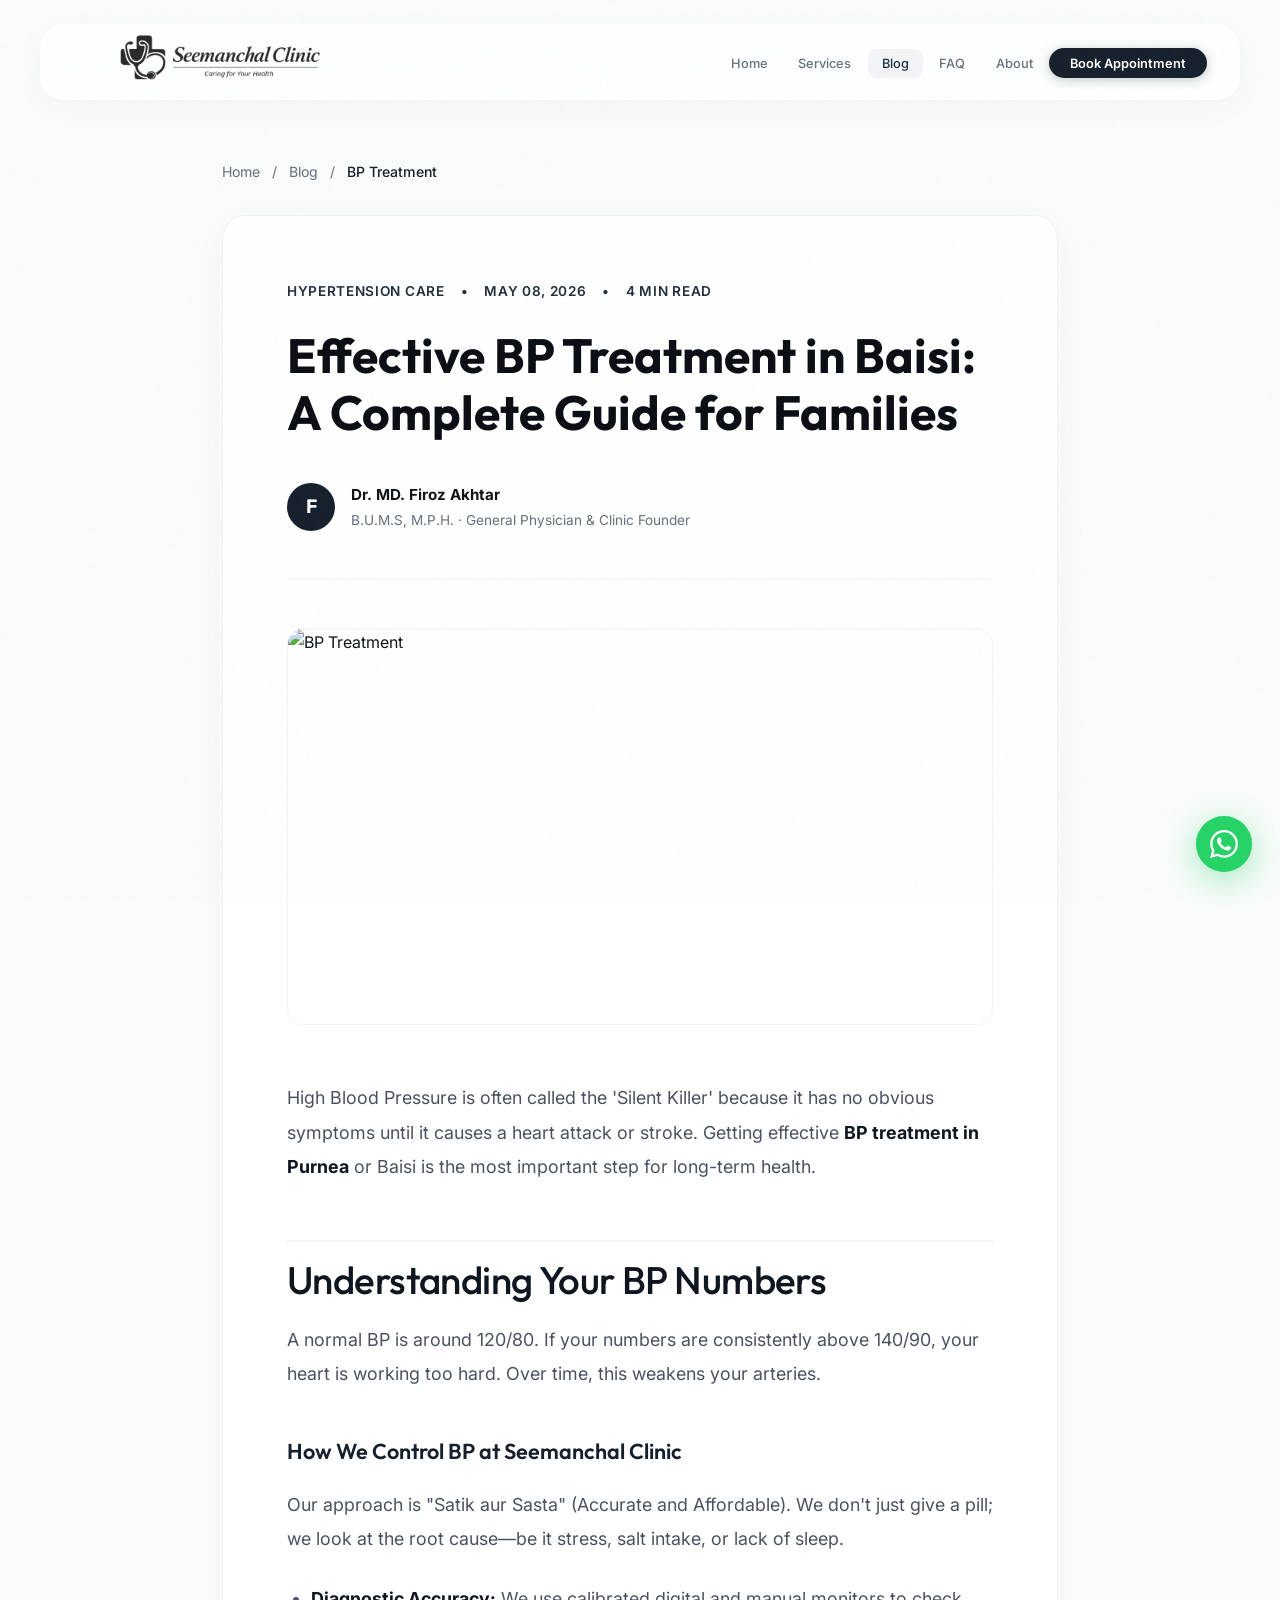
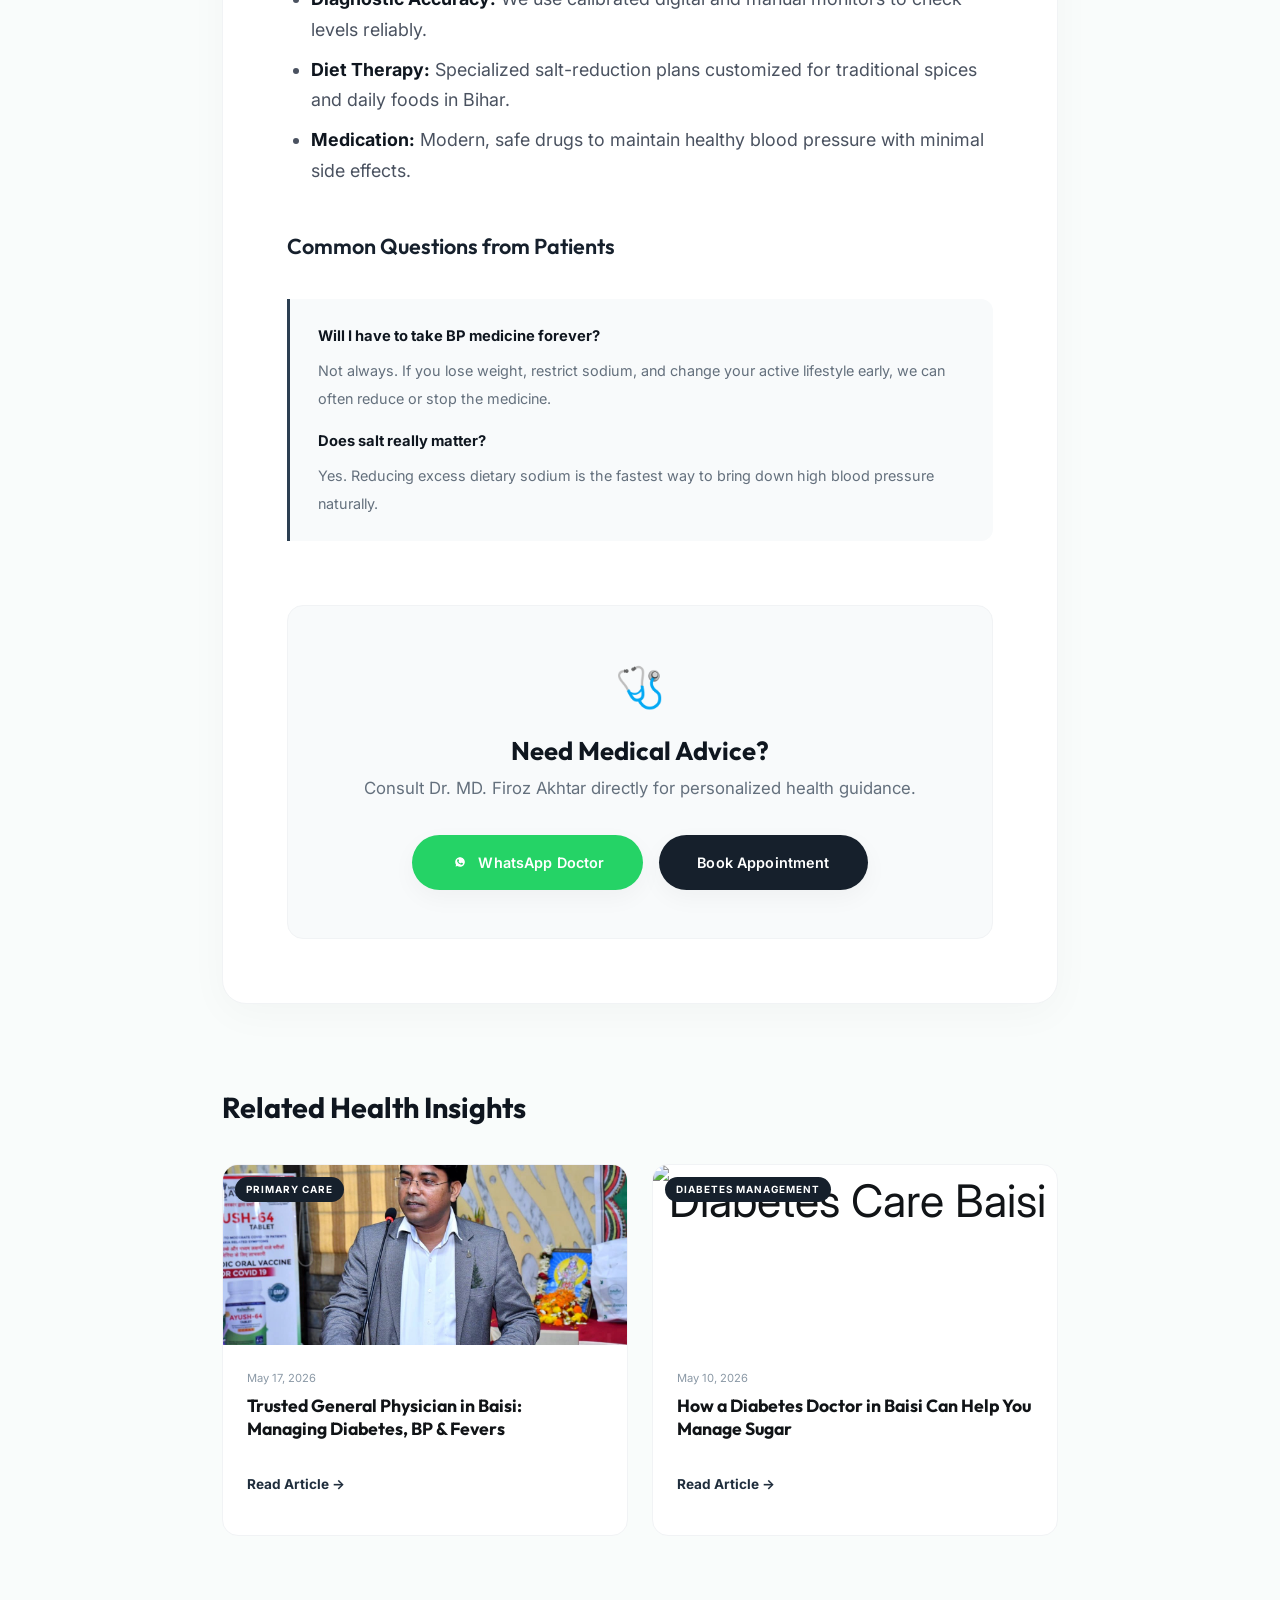
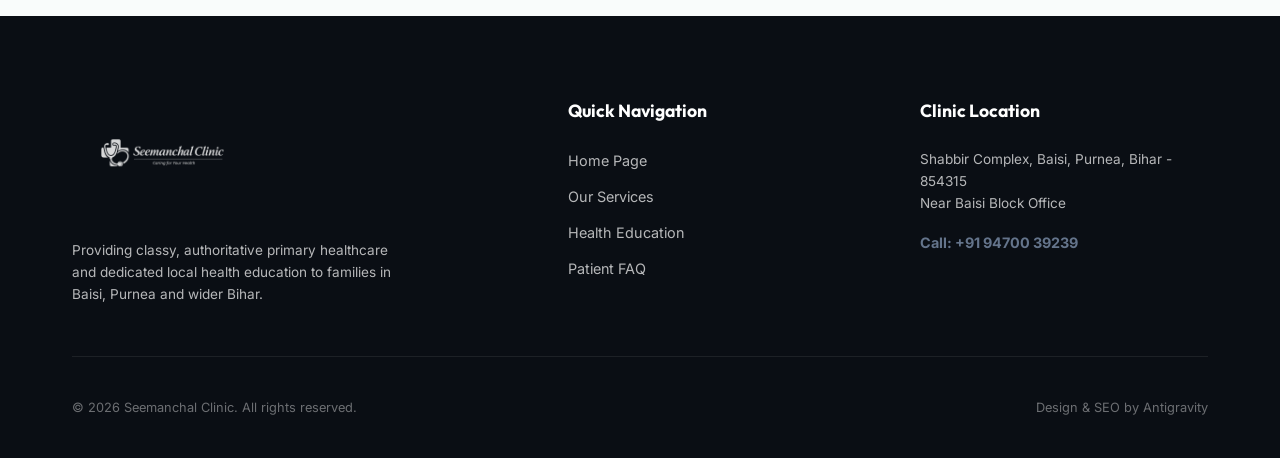
==== commit f9fa25a1: "feat: add real patient clinic photos, optimize mobile logo & review card layout, and implement persi" ====
--- a/blog/bp-purnea.html
+++ b/blog/bp-purnea.html
@@ -16,7 +16,7 @@
 <meta property="og:type" content="article">
 <meta property="og:title" content="Effective BP Treatment in Baisi: A Complete Guide for Families | Dr. Md Firoz Akhtar">
 <meta property="og:description" content="High blood pressure is a silent killer. Learn about accurate BP treatment in Purnia, salt-reduction protocols, and healthy heart lifestyle counseling.">
-<meta property="og:url" content="https://seemanchalclinic.in/blog/bp-purnea">
+<meta property="og:url" content="https://seemanchalclinic.in/blog/bp-purnea.html">
 <meta property="og:site_name" content="Seemanchal Clinic">
 <meta property="og:image" content="https://images.unsplash.com/photo-1505576399279-565b52d4ac71?auto=format&fit=crop&w=800&q=80">
 
@@ -35,7 +35,7 @@
   "@type": "BlogPosting",
   "mainEntityOfPage": {
     "@type": "WebPage",
-    "@id": "https://seemanchalclinic.in/blog/bp-purnea"
+    "@id": "https://seemanchalclinic.in/blog/bp-purnea.html"
   },
   "headline": "Effective BP Treatment in Baisi: A Complete Guide for Families | Dr. Md Firoz Akhtar",
   "description": "High blood pressure is a silent killer. Learn about accurate BP treatment in Purnia, salt-reduction protocols, and healthy heart lifestyle counseling.",
@@ -91,7 +91,7 @@
 <div class="nav-inner">
   <a href="../" class="nav-logo">
     <div class="nav-logo-img">
-      <img src="../assets/images/logo.png" alt="Seemanchal Clinic Logo" style="height: 145px; width: auto;" loading="lazy">
+      <img src="../assets/images/logo.png" alt="Seemanchal Clinic Logo" style="height: 195px; width: auto;" loading="lazy">
     </div>
   </a>
   <ul class="nav-links">
@@ -111,7 +111,7 @@
 <div class="mob-nav" id="mobNav">
   <div class="mob-nav-header">
     <a href="../" class="mob-nav-logo" onclick="toggleMob()">
-      <img src="../assets/images/logo.png" alt="Seemanchal Clinic" style="height:110px;width:auto;margin:-20px 0;filter:brightness(0) opacity(0.85);" loading="lazy">
+      <img src="../assets/images/logo.png" alt="Seemanchal Clinic" style="height: 150px; width: auto; margin: -25px 0; filter: brightness(0) opacity(0.85);" loading="lazy">
     </a>
     <button class="mob-close" onclick="toggleMob()" aria-label="Close menu">
       <svg width="20" height="20" viewBox="0 0 24 24" fill="none" stroke="currentColor" stroke-width="2.5" stroke-linecap="round" stroke-linejoin="round"><line x1="18" y1="6" x2="6" y2="18"/><line x1="6" y1="6" x2="18" y2="18"/></svg>
@@ -223,26 +223,26 @@
       <div style="display: grid; grid-template-columns: repeat(auto-fit, minmax(280px, 1fr)); gap: 1.5rem;">
         
         <article class="blog-card" style="border: 1px solid var(--border-lt); border-radius: 16px; overflow: hidden; background: #fff;">
-          <div class="blog-img" onclick="window.location.href='general-physician-baisi-purnia'" style="cursor:pointer; height: 180px; overflow: hidden; position: relative;">
+          <div class="blog-img" onclick="window.location.href='general-physician-baisi-purnia.html'" style="cursor:pointer; height: 180px; overflow: hidden; position: relative;">
             <img src="../assets/images/firoz.jpeg" alt="General Physician Baisi" style="width:100%; height:100%; object-fit:cover;">
             <div class="blog-chip">Primary Care</div>
           </div>
           <div class="blog-body" style="padding: 1.5rem;">
             <div class="blog-meta"><span>May 17, 2026</span></div>
-            <h4 style="font-family:var(--ff-d); font-size:1.1rem; line-height: 1.3; margin: 0.5rem 0 1rem; color:var(--ink); cursor:pointer;" onclick="window.location.href='general-physician-baisi-purnia'">Trusted General Physician in Baisi: Managing Diabetes, BP & Fevers</h4>
-            <a href="general-physician-baisi-purnia" class="blog-read-btn">Read Article →</a>
+            <h4 style="font-family:var(--ff-d); font-size:1.1rem; line-height: 1.3; margin: 0.5rem 0 1rem; color:var(--ink); cursor:pointer;" onclick="window.location.href='general-physician-baisi-purnia.html'">Trusted General Physician in Baisi: Managing Diabetes, BP & Fevers</h4>
+            <a href="general-physician-baisi-purnia.html" class="blog-read-btn">Read Article →</a>
           </div>
         </article>
 
         <article class="blog-card" style="border: 1px solid var(--border-lt); border-radius: 16px; overflow: hidden; background: #fff;">
-          <div class="blog-img" onclick="window.location.href='diabetes-baisi'" style="cursor:pointer; height: 180px; overflow: hidden; position: relative;">
+          <div class="blog-img" onclick="window.location.href='diabetes-baisi.html'" style="cursor:pointer; height: 180px; overflow: hidden; position: relative;">
             <img src="https://images.unsplash.com/photo-1579684385127-1ef15d508118?auto=format&fit=crop&w=800&q=80" alt="Diabetes Care Baisi" style="width:100%; height:100%; object-fit:cover;">
             <div class="blog-chip">Diabetes Management</div>
           </div>
           <div class="blog-body" style="padding: 1.5rem;">
             <div class="blog-meta"><span>May 10, 2026</span></div>
-            <h4 style="font-family:var(--ff-d); font-size:1.1rem; line-height: 1.3; margin: 0.5rem 0 1rem; color:var(--ink); cursor:pointer;" onclick="window.location.href='diabetes-baisi'">How a Diabetes Doctor in Baisi Can Help You Manage Sugar</h4>
-            <a href="diabetes-baisi" class="blog-read-btn">Read Article →</a>
+            <h4 style="font-family:var(--ff-d); font-size:1.1rem; line-height: 1.3; margin: 0.5rem 0 1rem; color:var(--ink); cursor:pointer;" onclick="window.location.href='diabetes-baisi.html'">How a Diabetes Doctor in Baisi Can Help You Manage Sugar</h4>
+            <a href="diabetes-baisi.html" class="blog-read-btn">Read Article →</a>
           </div>
         </article>
 
--- a/assets/css/style.css
+++ b/assets/css/style.css
@@ -2096,6 +2096,10 @@
   .wrap, .wrap-md, .wrap-sm, .nav-inner { padding: 0 var(--side-pad-mob); }
   .nav { width:100%; top:0; left:0; transform:none; border-radius:0; border-left:none; border-right:none; border-top:none; height:70px; }
   .nav.scrolled { top:0; }
+  .nav-logo-img img { 
+    height: 230px !important; 
+    margin-left: -50px !important; 
+  }
   .ham{display:flex;} .nav-links{display:none;}
   .hero-main { flex-direction: column; text-align: center; padding-top: 5rem; padding-bottom: 2rem; gap: 3.5rem; }
   .hero-text { max-width: 100%; }
@@ -2222,7 +2226,10 @@
   .mob-call-sticky a{font-size:0.78rem;padding:0.6rem 0.35rem;border-radius:var(--r8);}
 
   /* Nav logo smaller on tiny screens */
-  .nav-logo-img img{height:110px !important;}
+  .nav-logo-img img{
+    height:200px !important;
+    margin-left: -45px !important;
+  }
 }
 
 /* ΓòÉΓòÉΓòÉΓòÉΓòÉΓòÉΓòÉΓòÉΓòÉΓòÉΓòÉΓòÉΓòÉΓòÉΓòÉΓòÉΓòÉΓòÉΓòÉΓòÉΓòÉΓòÉΓòÉΓòÉΓòÉΓòÉΓòÉΓòÉΓòÉΓòÉΓòÉΓòÉΓòÉΓòÉΓòÉΓòÉΓòÉΓòÉΓòÉΓòÉΓòÉΓòÉΓòÉΓòÉΓòÉΓòÉΓòÉΓòÉΓòÉΓòÉΓòÉ
@@ -2493,7 +2500,10 @@
   .tl-count { font-size: 3.5rem; }
   .q-text { font-size: 1.1rem; }
   .appt-card { padding: 1.25rem 1rem; }
-  .nav-logo-img img { height: 75px !important; }
+  .nav-logo-img img { 
+    height: 170px !important; 
+    margin-left: -35px !important;
+  }
 }
 
 /* ── CLINIC STRIP: DOCTOR AT WORK ── */
@@ -2629,14 +2639,34 @@
   padding: 0 2rem;
 }
 
+.testi-aura-shelf {
+  overflow-x: auto;
+  overflow-y: hidden;
+  display: block;
+  width: 100%;
+  scroll-behavior: smooth;
+  scrollbar-width: none; /* Hide scrollbar for Firefox */
+  -ms-overflow-style: none; /* Hide scrollbar for IE/Edge */
+  scroll-snap-type: x mandatory;
+  padding: 2.5rem 0; /* Add padding so hover translations don't clip */
+  margin: 0 -2rem; /* Pull back to edge */
+  padding-left: 2rem;
+  padding-right: 2rem;
+}
+.testi-aura-shelf::-webkit-scrollbar {
+  display: none; /* Hide scrollbar for Chrome/Safari/Opera */
+}
+
 .testi-aura-track {
-  display: grid;
-  grid-template-columns: repeat(3, 1fr);
+  display: flex;
   gap: 2rem;
+  width: max-content;
   align-items: stretch;
 }
 
 .testi-aura-card {
+  flex: 0 0 420px;
+  scroll-snap-align: center;
   background: linear-gradient(145deg, #ffffff, #f8fcf9);
   border: 1px solid rgba(61, 138, 90, 0.08);
   border-radius: 24px;
@@ -2647,7 +2677,7 @@
   box-shadow: 0 16px 40px rgba(7, 22, 13, 0.04);
   transition: all 0.5s cubic-bezier(0.16, 1, 0.3, 1);
   position: relative;
-  height: 100%;
+  height: auto;
   overflow: hidden;
 }
 
@@ -2658,18 +2688,16 @@
 }
 
 .testi-aura-card.featured {
-  background: linear-gradient(135deg, var(--green-900), #081a0e);
-  color: #fff;
-  transform: translateY(-1.5rem) scale(1.02);
-  box-shadow: 0 24px 50px rgba(10, 30, 16, 0.25);
-  border: 1px solid rgba(255, 255, 255, 0.1);
+  background: linear-gradient(145deg, #ffffff, #f8fcf9);
+  border: 1px solid rgba(212, 175, 55, 0.35); /* Elegant premium gold accent border */
+  box-shadow: 0 20px 45px rgba(212, 175, 55, 0.04), 0 16px 40px rgba(7, 22, 13, 0.04);
   z-index: 5;
 }
 
 .testi-aura-card.featured:hover {
-  transform: translateY(-2rem) scale(1.02);
-  box-shadow: 0 32px 60px rgba(10, 30, 16, 0.3);
-  border-color: rgba(255, 255, 255, 0.2);
+  transform: translateY(-6px);
+  box-shadow: 0 24px 50px rgba(212, 175, 55, 0.08), 0 24px 50px rgba(7, 22, 13, 0.08);
+  border-color: rgba(212, 175, 55, 0.6);
 }
 
 .testi-aura-content {
@@ -2680,9 +2708,9 @@
   flex: 1;
 }
 
-.testi-aura-card.featured .testi-aura-text { color: rgba(255,255,255,0.95); }
-.testi-aura-card.featured .testi-aura-name { color: #fff; }
-.testi-aura-card.featured .testi-aura-loc { color: rgba(255,255,255,0.6); }
+.testi-aura-card.featured .testi-aura-text { color: var(--ink); }
+.testi-aura-card.featured .testi-aura-name { color: var(--ink); }
+.testi-aura-card.featured .testi-aura-loc { color: var(--muted); }
 
 .quote-icon {
   position: absolute;
@@ -2696,7 +2724,7 @@
   user-select: none;
   z-index: 0;
 }
-.testi-aura-card.featured .quote-icon { color: rgba(255,255,255,0.04); }
+.testi-aura-card.featured .quote-icon { color: rgba(61, 138, 90, 0.04); }
 
 .testi-aura-stars { color: #FAB005; font-size: 0.7rem; letter-spacing: 2px; margin-bottom: 0.5rem; }
 
@@ -2715,9 +2743,9 @@
 }
 
 .testi-aura-card.featured .testi-aura-tag { 
-  background: rgba(255,255,255,0.1); 
-  color: #fff; 
-  border-color: rgba(255,255,255,0.2); 
+  background: var(--green-50); 
+  color: var(--green-800); 
+  border-color: rgba(61,138,90,0.1); 
 }
 .testi-aura-tag.emergency { 
   background: rgba(239, 68, 68, 0.1); 
@@ -2744,7 +2772,7 @@
   padding-top: 1.5rem; 
   border-top: 1px solid rgba(61,138,90,0.1); 
 }
-.testi-aura-card.featured .testi-aura-user { border-top-color: rgba(255,255,255,0.15); }
+.testi-aura-card.featured .testi-aura-user { border-top-color: rgba(61,138,90,0.1); }
 
 .testi-aura-avatar {
   width: 48px; height: 48px;
@@ -2753,10 +2781,54 @@
   border-radius: 50%;
   display: flex; align-items: center; justify-content: center;
   font-weight: 700; font-size: 1.1rem;
+  overflow: hidden;
+}
+.testi-aura-avatar img {
+  width: 100%;
+  height: 100%;
+  object-fit: cover;
 }
 .testi-aura-card.featured .testi-aura-avatar {
-  background: rgba(255,255,255,0.15);
-  color: #fff;
+  background: var(--green-100);
+  color: var(--green-800);
+}
+
+.testi-aura-nav {
+  display: flex;
+  justify-content: center;
+  gap: 1.25rem;
+  margin-top: 1.5rem;
+  position: relative;
+  z-index: 10;
+}
+
+.testi-nav-btn {
+  width: 50px;
+  height: 50px;
+  border-radius: 50%;
+  border: 1px solid rgba(61, 138, 90, 0.15);
+  background: var(--white);
+  color: var(--green-900);
+  display: flex;
+  align-items: center;
+  justify-content: center;
+  cursor: pointer;
+  transition: all 0.3s cubic-bezier(0.16, 1, 0.3, 1);
+  box-shadow: var(--sh-sm);
+  padding: 0;
+}
+
+.testi-nav-btn:hover {
+  background: var(--green-900);
+  color: var(--white);
+  border-color: var(--green-900);
+  transform: scale(1.05);
+  box-shadow: var(--sh-md);
+}
+
+.testi-nav-btn svg {
+  width: 20px;
+  height: 20px;
 }
 
 .testi-aura-info { display: flex; flex-direction: column; }
@@ -2765,8 +2837,48 @@
 .testi-aura-loc { font-size: 0.75rem; color: var(--muted); margin-top: 3px; }
 
 @media (max-width: 992px) {
-  .testi-aura-track { grid-template-columns: 1fr; gap: 2rem; }
-  .testi-aura-card { transform: none !important; }
+  .testi-aura-shelf {
+    margin: 0 -24px;
+    padding-left: 24px;
+    padding-right: 24px;
+  }
+  .testi-aura-track {
+    display: flex;
+    gap: 1.5rem;
+  }
+  .testi-aura-card {
+    flex: 0 0 calc(100vw - 48px - 1.5rem);
+    transform: none !important;
+    padding: 1.75rem 1.25rem 1.25rem !important; /* Compact premium mobile padding */
+    gap: 1rem !important;
+    border-radius: 20px !important;
+  }
+  .testi-aura-card.featured {
+    transform: none !important;
+  }
+  .testi-aura-card.featured:hover {
+    transform: translateY(-4px) !important;
+  }
+  .testi-aura-card .quote-icon {
+    font-size: 5.5rem !important;
+    top: -0.75rem !important;
+    right: 1.25rem !important;
+  }
+  .testi-aura-text {
+    font-size: 0.96rem !important;
+    line-height: 1.6 !important;
+    margin-bottom: 0.75rem !important;
+  }
+  .testi-aura-user {
+    padding-top: 1rem !important;
+    gap: 1rem !important;
+    border-top: 1px solid rgba(61,138,90,0.06) !important;
+  }
+  .testi-aura-avatar {
+    width: 42px !important;
+    height: 42px !important;
+    font-size: 0.95rem !important;
+  }
 }
 
 /* ── FINAL MOBILE ALIGNMENT & SPACING (ULTRA-HIGH SPECIFICITY) ── */
@@ -2785,3 +2897,59 @@
 .emrg-text h2 { color: #fff !important; }
 .emrg-text p { color: rgba(255,255,255,0.7) !important; }
 
+/* ── LIKES SYSTEM PREMIUM STYLING ── */
+.testi-like-btn, .svc-like-btn {
+  display: inline-flex;
+  align-items: center;
+  gap: 6px;
+  background: rgba(61, 138, 90, 0.04);
+  border: 1px solid rgba(61, 138, 90, 0.08);
+  border-radius: 100px;
+  padding: 6px 12px;
+  cursor: pointer;
+  transition: all 0.3s cubic-bezier(0.16, 1, 0.3, 1);
+  color: var(--muted);
+  font-family: inherit;
+  font-size: 0.8rem;
+  font-weight: 600;
+  margin-left: auto;
+  outline: none;
+}
+
+.testi-like-btn:hover, .svc-like-btn:hover {
+  background: rgba(239, 68, 68, 0.05);
+  border-color: rgba(239, 68, 68, 0.15);
+  color: #ef4444;
+}
+
+.testi-like-btn.liked, .svc-like-btn.liked {
+  background: rgba(239, 68, 68, 0.08);
+  border-color: rgba(239, 68, 68, 0.25);
+  color: #ef4444;
+}
+
+.testi-like-btn .heart-icon, .svc-like-btn .heart-icon {
+  width: 14px;
+  height: 14px;
+  transition: all 0.3s cubic-bezier(0.16, 1, 0.3, 1);
+  fill: none;
+  stroke: currentColor;
+  stroke-width: 2.5;
+}
+
+.testi-like-btn.liked .heart-icon, .svc-like-btn.liked .heart-icon {
+  fill: #ef4444;
+  stroke: #ef4444;
+  transform: scale(1.1);
+}
+
+.testi-aura-user {
+  justify-content: space-between !important;
+  align-items: center !important;
+  width: 100%;
+}
+
+.testi-aura-info {
+  margin-right: auto;
+}
+
